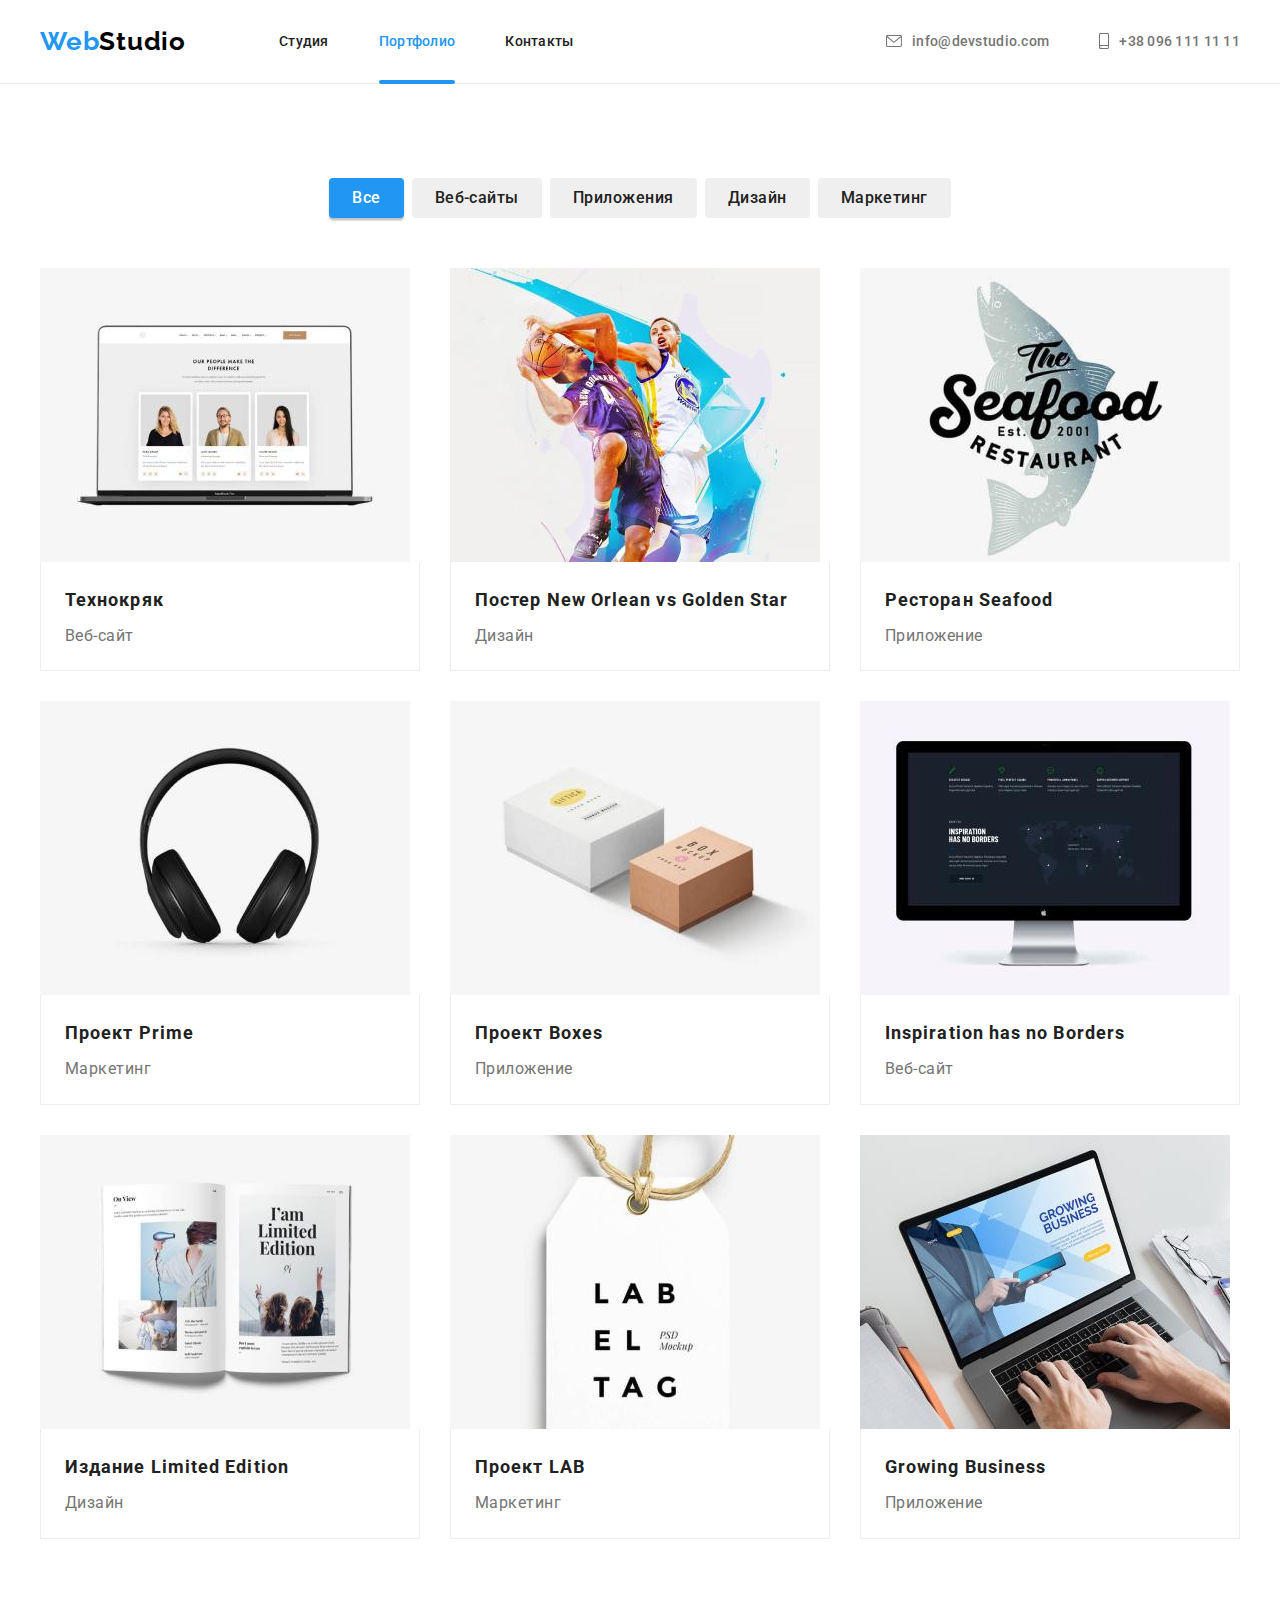
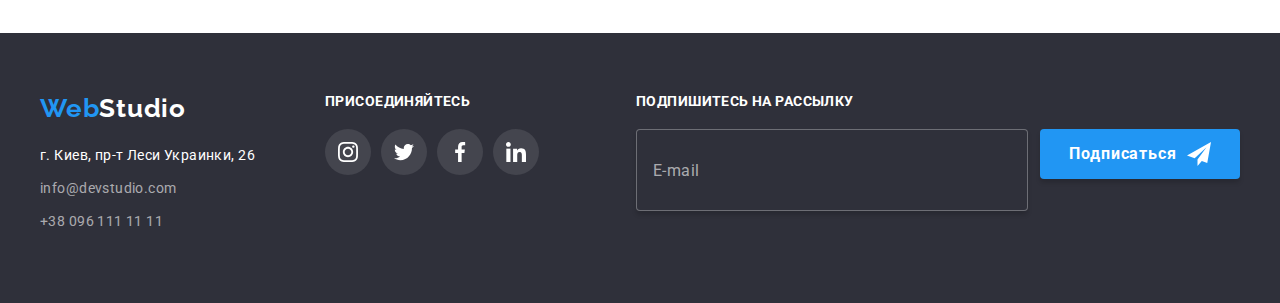
==== portfolio.html @ be12f6d7 "BEM" ====
<!DOCTYPE html>
<html lang="ru">
  <head>
    <meta charset="UTF-8" />
    <meta http-equiv="X-UA-Compatible" content="IE=edge" />
    <meta name="viewport" content="width=device-width, initial-scale=1.0" />
    <link rel="preconnect" href="https://fonts.googleapis.com" />
    <link rel="preconnect" href="https://fonts.gstatic.com" crossorigin />
    <link
      href="https://fonts.googleapis.com/css2?family=Raleway:wght@700&family=Roboto:wght@400;500;900&display=swap"
      rel="stylesheet"
    />
    <title>WebStudio</title>
    <link
      rel="stylesheet"
      href="https://cdnjs.cloudflare.com/ajax/libs/modern-normalize/1.1.0/modern-normalize.min.css"
      integrity="sha512-wpPYUAdjBVSE4KJnH1VR1HeZfpl1ub8YT/NKx4PuQ5NmX2tKuGu6U/JRp5y+Y8XG2tV+wKQpNHVUX03MfMFn9Q=="
      crossorigin="anonymous"
      referrerpolicy="no-referrer"
    />
    <link rel="stylesheet" href="./css/style.css" />
    <link rel="stylesheet" href="./css/main.css" />
    <link rel="stylesheet" href="node_modules/modern-normalize/modern-normalize.css">
  </head>
  <body>
    <!--header-->
    <header class="header">
      <div class="container">
        <a class="logo header__logo" href="./index.html">
          <span class="logo logo__header__part">Web</span>Studio</a
        >
        <nav class="navigation">
          <ul class="header-list list">
            <li class="header-list__item">
              <a href="./index.html" class="header-list__link">Студия</a>
            </li>
            <li class="header-list__item">
              <a href="Портфолио" class="header-list__link current">Портфолио</a>
            </li>
            <li class="header-list__item">
              <a href="Контакты" class="header-list__link">Контакты</a>
            </li>
          </ul>
        </nav>
        <div class="header-connect">
          <ul class="header-list list">
            <li class="header-list__item">
              <a class="header-list__mail" href="mailto:info@devstudio.com">
                <svg class="header-list__icon" width="16" height="12">
                  <use
                    href="./images/email.tel icons/symbol-defs.svg#icon-envelope"
                  ></use>
                </svg>
                info@devstudio.com</a
              >
            </li>
            <li class="header-list__item">
              <a href="tel:+380961111111" class="header-list__tel">
                <svg class="header-list__icon" width="10" height="16">
                  <use
                    href="./images/email.tel icons/symbol-defs.svg#icon-smartphone"
                  ></use>
                </svg>
                +38 096 111 11 11</a
              >
            </li>
          </ul>
        </div>
      </div>
    </header>
    <main>
      <!--section-1-->
      <section class="portfolio section">
        <div class="container">
          <!-- прихований заголовок -->
          <h1 class="visually-hidden">Портфолио</h1>
          <ul class="portfolio-list list">
            <li class="portfolio-items">
              <button type="button" class="portfolio-btn current-btn">
                Все
              </button>
            </li>
            <li class="portfolio-items">
              <button type="button" class="portfolio-btn">Веб-сайты</button>
            </li>
            <li class="portfolio-items">
              <button type="button" class="portfolio-btn">Приложения</button>
            </li>
            <li class="portfolio-items">
              <button type="button" class="portfolio-btn">Дизайн</button>
            </li>
            <li class="portfolio-items">
              <button type="button" class="portfolio-btn">Маркетинг</button>
            </li>
          </ul>
          <!-- прихований заголовок -->
          <h2 class="visually-hidden">Карточки портфолио</h2>
          <ul class="next-gallery-list list">
            <li class="about-next">
              <div class="next-cover-wrap">
              <a href="" class="portfolio-shadow">
                <img
                  src="./images/img/img.jpg"
                  alt="Технокряк"
                  width="370"
                  height="294"
                />
                <p class="next-cover-text">Ресурс предлагает комплексные
                   предложения с разным уровнем
                   функционала и сервисов.Все это
                   позволит посетителю получить
                   исчерпывающие сведения 
                   о компании или частном лице.</p>
                  </div>
                <div class="team-project-text">
                  <h6 class="about-next-title">Технокряк</h6>
                  <p class="after-next-title">Веб-сайт</p>
                </div>
              </a>
            </li>
            <li class="about-next">
              <div class="next-cover-wrap">
              <a href="" class="portfolio-shadow">
                <img
                  src="./images/img/img.1.jpg"
                  alt="Постер New Orlean vs Golden Star"
                  width="370"
                  height="294"
                />
                <p class="next-cover-text">Ресурс предлагает комплексные
                  предложения с разным уровнем
                  функционала и сервисов.Все это
                  позволит посетителю получить
                  исчерпывающие сведения 
                  о компании или частном лице.</p>
                 </div>
                <div class="team-project-text">
                  <h6 class="about-next-title">
                    Постер New Orlean vs Golden Star
                  </h6>
                  <p class="after-next-title">Дизайн</p>
                </div>
              </a>
            </li>
            <li class="about-next">
              <div class="next-cover-wrap">
              <a href="" class="portfolio-shadow">
                <img
                  src="./images/img/img.2.jpg"
                  alt="Ресторан Seafood"
                  width="370"
                  height="294"
                />
                <p class="next-cover-text">Ресурс предлагает комплексные
                  предложения с разным уровнем
                  функционала и сервисов.Все это
                  позволит посетителю получить
                  исчерпывающие сведения 
                  о компании или частном лице.</p>
                 </div>
                <div class="team-project-text">
                  <h6 class="about-next-title">Ресторан Seafood</h6>
                  <p class="after-next-title">Приложение</p>
                </div>
              </a>
            </li>
            <li class="about-next">
              <div class="next-cover-wrap">
              <a href="" class="portfolio-shadow">
                <img
                  src="./images/img/img.3.jpg"
                  alt="Проект Prime"
                  width="370"
                  height="294"
                />
                <p class="next-cover-text">Ресурс предлагает комплексные
                  предложения с разным уровнем
                  функционала и сервисов.Все это
                  позволит посетителю получить
                  исчерпывающие сведения 
                  о компании или частном лице.</p>
                 </div>
                <div class="team-project-text">
                  <h6 class="about-next-title">Проект Prime</h6>
                  <p class="after-next-title">Маркетинг</p>
                </div>
              </a>
            </li>
            <li class="about-next">
              <div class="next-cover-wrap">
              <a href="" class="portfolio-shadow">
                <img
                  src="./images/img/img.4.jpg"
                  alt="Проект Boxes"
                  width="370"
                  height="294"
                />
                <p class="next-cover-text">Ресурс предлагает комплексные
                  предложения с разным уровнем
                  функционала и сервисов.Все это
                  позволит посетителю получить
                  исчерпывающие сведения 
                  о компании или частном лице.</p>
                 </div>
                <div class="team-project-text">
                  <h6 class="about-next-title">Проект Boxes</h6>
                  <p class="after-next-title">Приложение</p>
                </div>
              </a>
            </li>
            <li class="about-next">
              <div class="next-cover-wrap">
              <a href="" class="portfolio-shadow">
                <img
                  src="./images/img/img.5.jpg"
                  alt="Inspiration has no Borders"
                  width="370"
                  height="294"
                />
                <p class="next-cover-text">Ресурс предлагает комплексные
                  предложения с разным уровнем
                  функционала и сервисов.Все это
                  позволит посетителю получить
                  исчерпывающие сведения 
                  о компании или частном лице.</p>
                 </div>
                <div class="team-project-text">
                  <h6 class="about-next-title">Inspiration has no Borders</h6>
                  <p class="after-next-title">Веб-сайт</p>
                </div>
              </a>
            </li>
            <li class="about-next">
              <div class="next-cover-wrap">
              <a href="" class="portfolio-shadow">
                <img
                  src="./images/img/img.6.jpg"
                  alt="Издание Limited Edition"
                  width="370"
                  height="294"
                />
                <p class="next-cover-text">Ресурс предлагает комплексные
                  предложения с разным уровнем
                  функционала и сервисов.Все это
                  позволит посетителю получить
                  исчерпывающие сведения 
                  о компании или частном лице.</p>
                 </div>
                <div class="team-project-text">
                  <h6 class="about-next-title">Издание Limited Edition</h6>
                  <p class="after-next-title">Дизайн</p>
                </div>
              </a>
            </li>
            <li class="about-next">
              <div class="next-cover-wrap">
              <a href="" class="portfolio-shadow">
                <img
                  src="./images/img/img.7.jpg"
                  alt="Проект LAB"
                  width="370"
                  height="294"
                />
                <p class="next-cover-text">Ресурс предлагает комплексные
                  предложения с разным уровнем
                  функционала и сервисов.Все это
                  позволит посетителю получить
                  исчерпывающие сведения 
                  о компании или частном лице.</p>
                 </div>
                <div class="team-project-text">
                  <h6 class="about-next-title">Проект LAB</h6>
                  <p class="after-next-title">Маркетинг</p>
                </div>
              </a>
            </li>
            <li class="about-next">
              <div class="next-cover-wrap">
              <a href="" class="portfolio-shadow">
                <img
                  src="./images/img/img.8.jpg"
                  alt="Growing Business"
                  width="370"
                  height="294"
                />
                <p class="next-cover-text">Ресурс предлагает комплексные
                  предложения с разным уровнем
                  функционала и сервисов.Все это
                  позволит посетителю получить
                  исчерпывающие сведения 
                  о компании или частном лице.</p>
                 </div>
                <div class="team-project-text">
                  <h6 class="about-next-title">Growing Business</h6>
                  <p class="after-next-title">Приложение</p>
                </div>
              </a>
            </li>
          </ul>
        </div>
      </section>
    </main>
    <!--footer-->
    <footer class="footer">
      <div class="container">
        <div class="footer-first-part">
          <a class="footer-logo" href="./index.html">
            <span class="logo-footer-part">Web</span>Studio</a
          >
          <ul class="footer-list list">
            <li class="footer-item">
              <a
                href="https://goo.gl/maps/3tdsHGGzz4T1NZrAA"
                target="_blank"
                rel="noopener noreferrer"
                class="footer-adress"
              >
                г. Киев, пр-т Леси Украинки, 26</a
              >
            </li>
            <li class="footer-item">
              <a class="footer-mail" href="mailto:info@devstudio.com"
                >info@devstudio.com</a
              >
            </li>
            <li class="footer-item">
              <a class="footer-tel" href="tel:+380961111111"
                >+38 096 111 11 11</a
              >
            </li>
          </ul>
        </div>
        <div class="footer-second-part">
          <h2 class="footer-title">Присоединяйтесь</h2>
          <ul class="footer-social-list list">
            <li class="footer-social-item">
              <a href="" class="footer-social-link">
                <svg class="footer-social-logo" width="20" height="20">
                  <use
                    href="./images/email.tel icons/symbol-defs.svg#icon-instagram"
                  ></use>
                </svg>
              </a>
            </li>
            <li class="footer-social-item">
              <a href="" class="footer-social-link">
                <svg class="footer-social-logo" width="20" height="20">
                  <use
                    href="./images/icons/symbol-defs.svg#icon-twitter-1"
                  ></use>
                </svg>
              </a>
            </li>
            <li class="footer-social-item">
              <a href="" class="footer-social-link">
                <svg class="footer-social-logo" width="20" height="20">
                  <use
                    href="./images/icons/symbol-defs.svg#icon-facebook-1"
                  ></use>
                </svg>
              </a>
            </li>
            <li class="footer-social-item">
              <a href="" class="footer-social-link">
                <svg class="footer-social-logo" width="20" height="20">
                  <use
                    href="./images/icons/symbol-defs.svg#icon-linkedin-1"
                  ></use>
                </svg>
              </a>
            </li>
          </ul>
        </div>
        <div class="footer-third-part">
          <h2 class="footer-title">Подпишитесь на рассылку</h2>
        <div class="footer-form">
          <label for="footer-user-email"></label>
          <input  class="footer-input"
          type="email"
          name="user-email"
          placeholder="E-mail"
            id="footer-user-email" >
          <label for="footer-user-email"></label>
          <button class="footer-btn" type="submit">Подписаться</button>
          </div>
        </div>
      </div>
    </footer>
  </body>
</html>
---- css/style.css ----
/*------------------HEADER-----------------*/

/*-------------------------HERO-----------------------*/

.hero {
  background-color: var(--footer-bg-color);
  background-image: linear-gradient(
      rgba(47, 48, 58, 0.4),
      rgba(47, 48, 58, 0.4)
    ),
    url(../images/img/hero.bg.jpg);
  background-repeat: no-repeat;
  background-position: center;
  background-size: cover;
  text-align: center;
  padding-top: 200px;
  padding-bottom: 200px;
}
.hero-title {
  margin-bottom: 30px;
  width: 696px;
  margin-right: auto;
  margin-left: auto;

  font-weight: 900;
  font-size: 44px;
  line-height: 1.36;
  letter-spacing: 0.06em;
  text-transform: uppercase;
  color: var(--primary-bg-color);
}
.hero-btn {
  height: 50px;
  min-width: 200px;
  border-radius: 4px;
  border: 1px solid transparent;

  cursor: pointer;
  font-family: Roboto, sans-serif;
  font-weight: 700;
  font-size: 16px;
  line-height: 1.88;
  letter-spacing: 0.06em;
  color: var(--primary-bg-color);
  background-color: var(--accent-color);
  transition: background-color 250ms cubic-bezier(0.4, 0, 0.2, 1);
}
.hero-btn:hover,
.hero-btn:focus {
  background-color: var(--hover-color);
  transition: background-color 250ms cubic-bezier(0.4, 0, 0.2, 1);
}

/*------------------------NEXT-------------------------*/

.next-other-title {
  margin-bottom: 10px;

  font-size: 14px;
  line-height: 1.14;
  letter-spacing: 0.03em;
  text-transform: uppercase;
}

.next-after-title {
  width: 270px;

  font-size: 14px;
  line-height: 1.71;
  letter-spacing: 0.03em;
  color: var(--secondary-text-color);
}

.next.section {
  padding-bottom: 0;
}

.next-list {
  display: flex;
  flex-wrap: wrap;
}

.next-item + .next-item {
  margin-left: 30px;
}

.next-svg {
  margin-bottom: 30px;

  height: 120px;
  border-radius: 4px;
  background: var(--secondary-bg-color);

  display: flex;

  justify-content: center;
  align-items: center;
}

/*-----------------------AFTER----------------------*/

.after {
  text-align: center;
}

.after-list {
  display: flex;
}

.after-list .after-item + .after-item {
  margin-left: 30px;
}

.after-main-title {
  margin-bottom: 50px;
}

.after-list .after-item {
  position: relative;
}

.after-item-title {
  position: absolute;
  width: 100%;
  bottom: 0;
  padding-top: 27px;
  padding-bottom: 27px;
  background-color: rgba(47, 48, 58, 0.8);

  font-size: 14px;
  line-height: 1.14;
  text-align: center;
  letter-spacing: 0.03em;
  text-transform: uppercase;
  color: var(--primary-bg-color);
}

/*-----------------------TITLE----------------------*/
.title {
  margin-bottom: 50px;

  font-size: 36px;
  line-height: 1.17;
  text-align: center;
  letter-spacing: 0.03em;
  color: var(--primary-text-color);
}

/*-----------------------ABOUT----------------------*/
.about {
  background-color: var(--secondary-bg-color);
  text-align: center;
}

.about-item + .about-item {
  margin-left: 30px;
}

.about-list {
  display: flex;
}

.about-list > .about-item {
  background-color: var(--primary-bg-color);
  box-shadow: 0px 1px 3px rgba(0, 0, 0, 0.12), 0px 1px 1px rgba(0, 0, 0, 0.14),
    0px 2px 1px rgba(0, 0, 0, 0.2);
  border-radius: 0px 0px 4px 4px;
}

.team-text-part {
  padding-top: 30px;
  padding-bottom: 30px;
}

.about-other-title {
  margin-bottom: 10px;

  font-weight: 500;
  font-size: 16px;
  line-height: 1.18;
  letter-spacing: 0.03em;
  color: var(--primary-text-color);
}
.about-after-title {
  font-size: 16px;
  line-height: 1.18;
  letter-spacing: 0.03em;
  color: var(--secondary-text-color);
  margin-bottom: 16px;
}

.team-social-list {
  display: flex;
  justify-content: center;
}

.team-social-item + .team-social-item {
  margin-left: 10px;
}

.team-social-link {
  width: 44px;
  height: 44px;

  border-radius: 50%;
  display: flex;
  align-items: center;
  justify-content: center;
  color: var(--primary-icon-color);
  transition: color 250ms cubic-bezier(0.4, 0, 0.2, 1),
    background-color 250ms cubic-bezier(0.4, 0, 0.2, 1);
}

.team-social-icon {
  fill: currentColor;
}

.team-social-link:hover,
.team-social-link:focus {
  background-color: var(--accent-color);
  color: var(--primary-bg-color);

  transition: color 250ms cubic-bezier(0.4, 0, 0.2, 1),
    background-color 250ms cubic-bezier(0.4, 0, 0.2, 1);
}

/*-----------------------CLIENTS-----------------------*/

.clients-company-item {
  width: 170px;
  height: 92px;
  transition: color 250ms cubic-bezier(0.4, 0, 0.2, 1),
    border-color 250ms cubic-bezier(0.4, 0, 0.2, 1);
}

.clients-main .title {
  margin-bottom: 50px;

  font-size: 36px;
  line-height: 1.17;
  text-align: center;
  letter-spacing: 0.03em;

  color: var(--primary-text-color);
}

.clients-company-list {
  display: flex;
  justify-content: center;
}

.clients-company-link {
  display: flex;
  width: 100%;
  height: 100%;
  justify-content: center;
  align-items: center;
  color: var(--primary-icon-color);
  border: 1px solid var(--primary-icon-color);
  border-radius: 4px;
  transition: color 250ms cubic-bezier(0.4, 0, 0.2, 1),
    border-color 250ms cubic-bezier(0.4, 0, 0.2, 1);
}

.clients-company-item .clients-company-logo {
  fill: currentColor;
}

.clients-company-item + .clients-company-item {
  margin-left: 30px;
}

.clients-company-item .clients-company-link:hover,
.clients-company-item .clients-company-link:focus {
  border-color: var(--accent-color);
  color: var(--accent-color);
  transition: color 250ms cubic-bezier(0.4, 0, 0.2, 1),
    border-color 250ms cubic-bezier(0.4, 0, 0.2, 1);
}
/*-----------------------FOOTER-----------------------*/
.footer {
  background-color: var(--footer-bg-color);
  padding-top: 60px;
  padding-bottom: 60px;
}
.footer .container {
  display: flex;
}

.footer-logo {
  display: block;
  margin-bottom: 20px;

  font-family: Raleway, sans-serif;
  font-weight: 700;
  font-size: 26px;
  line-height: 1.19;
  letter-spacing: 0.03em;
  color: var(--primary-bg-color);
}

.footer-adress {
  font-size: 14px;
  line-height: 1.71;
  letter-spacing: 0.03em;
  color: var(--primary-bg-color);
  transition: color 250ms cubic-bezier(0.4, 0, 0.2, 1);
}

.footer-item {
  margin-bottom: 9px;
}

.footer-after-title {
  font-size: 14px;
  line-height: 1.71;
  letter-spacing: 0.03em;
  color: var(--primary-bg-color);
}
.footer-mail,
.footer-tel {
  font-size: 14px;
  line-height: 1.71;
  letter-spacing: 0.03em;
  color: rgba(255, 255, 255, 0.6);
  transition: color 250ms cubic-bezier(0.4, 0, 0.2, 1);
}
.footer-adress:hover,
.footer-adress:focus,
.footer-mail:hover,
.footer-mail:focus,
.footer-tel:hover,
.footer-tel:focus {
  color: var(--accent-color);
  transition: color 250ms cubic-bezier(0.4, 0, 0.2, 1);
}

.logo-footer-part {
  color: var(--accent-color);
}

.footer-second-part {
  margin-left: 70px;
  margin-right: auto;
}

.footer-social-logo {
  fill: var(--primary-bg-color);
}

.footer-social-link {
  width: 44px;
  height: 44px;
  border-radius: 50%;
  border: 1px solid transparent;
  background-color: rgba(255, 255, 255, 0.1);
  display: flex;
  align-items: center;
  justify-content: center;
  transition: background-color 250ms cubic-bezier(0.4, 0, 0.2, 1);
}

.footer-title {
  margin-bottom: 20px;
}

.footer-social-link:hover,
.footer-social-link:focus {
  background-color: var(--accent-color);
  transition: background-color 250ms cubic-bezier(0.4, 0, 0.2, 1);
}

.footer-title {
  font-size: 14px;
  line-height: 1.15;
  letter-spacing: 0.03em;
  text-transform: uppercase;

  color: var(--primary-bg-color);
}

.footer-social-list {
  display: flex;
  justify-content: center;
  align-items: center;
}

.footer-social-item + .footer-social-item {
  margin-left: 10px;
}

.footer-third-part {
  margin-left: auto;
}

.footer-input {
  width: 358px;
  height: 50px;
  border: 1px solid rgba(255, 255, 255, 0.3);
  border-radius: 4px;
  box-shadow: 0px 4px 4px rgba(0, 0, 0, 0.15);
  padding: 15px 16px;
  margin-right: 12px;
  color: var(--primary-bg-color);
  font-family: Roboto;
  font-weight: 400;
  font-size: 16px;
  line-height: 1.25;
  letter-spacing: 0.03em;
  background-color: var(--footer-bg-color);
}

.footer-input::placeholder {
  color: rgba(255, 255, 255, 0.6);
}

.footer-form {
  display: flex;
}

.footer-btn {
  width: 200px;
  height: 50px;
  box-shadow: 0px 4px 4px rgba(0, 0, 0, 0.15);
  border: transparent;
  border-radius: 4px;
  background-color: var(--accent-color);
  cursor: pointer;
  display: flex;
  align-items: center;
  justify-content: center;

  font-family: "Roboto";
  font-weight: 700;
  font-size: 16px;
  line-height: 1.88;
  letter-spacing: 0.06em;
  color: var(--primary-bg-color);
  transition: background-color 250ms cubic-bezier(0.4, 0, 0.2, 1);
}

.footer-btn:hover,
.footer-btn:focus {
  background-color: var(--hover-color);
  transition: background-color 250ms cubic-bezier(0.4, 0, 0.2, 1);
}

.footer-btn::after {
  content: "";
  display: block;
  width: 24px;
  height: 24px;
  margin-left: 10px;
  background-image: url(../images/icons/icon\ send.svg);
}

/*------------------------PORTFOLIO-------------------------*/

.container .portfolio-list {
  display: flex;
  justify-content: center;
  margin-bottom: 50px;
}

.portfolio-btn {
  border-radius: 4px;
  padding: 6px 22px;
  border: 1px solid transparent;

  cursor: pointer;
  font-family: Roboto, sans-serif;
  font-weight: 500;
  font-size: 16px;
  line-height: 1.62;
  text-align: center;
  letter-spacing: 0.03em;
  color: var(--primary-text-color);
  transition: color 250ms cubic-bezier(0.4, 0, 0.2, 1),
    background-color 250ms cubic-bezier(0.4, 0, 0.2, 1),
    box-shadow 250ms cubic-bezier(0.4, 0, 0.2, 1);
}

.portfolio-items + .portfolio-items {
  margin-left: 8px;
}

.portfolio-btn:hover,
.portfolio-btn:focus,
.current-btn {
  color: var(--primary-bg-color);
  background-color: var(--accent-color);
  box-shadow: 0px 3px 1px rgba(0, 0, 0, 0.1), 0px 1px 2px rgba(0, 0, 0, 0.08),
    0px 2px 2px rgba(0, 0, 0, 0.12);
  transition: background-color 250ms cubic-bezier(0.4, 0, 0.2, 1),
    color 250ms cubic-bezier(0.4, 0, 0.2, 1),
    box-shadow 250ms cubic-bezier(0.4, 0, 0.2, 1);
}

.next-gallery-list {
  display: flex;
  flex-wrap: wrap;
}

.portfolio-shadow {
  display: block;

  transition: box-shadow 250ms cubic-bezier(0.4, 0, 0.2, 1);
}

.portfolio-shadow:focus,
.portfolio-shadow:hover {
  box-shadow: 0px 4px 4px rgba(0, 0, 0, 0.25);
  transition: box-shadow 250ms cubic-bezier(0.4, 0, 0.2, 1);
}

.about-next:hover,
.about-next:focus {
  box-shadow: 0px 4px 4px rgba(0, 0, 0, 0.25);
  transition: box-shadow 250ms cubic-bezier(0.4, 0, 0.2, 1);
}

.about-next:hover .next-cover-text {
  transform: translateY(0);
  transition: box-shadow 250ms cubic-bezier(0.4, 0, 0.2, 1);
}

.next-cover-wrap {
  position: relative;
  overflow: hidden;
}

.next-cover-text {
  height: 100%;
  position: absolute;
  top: 0;
  left: 0;
  background-color: rgba(33, 150, 243, 90%);
  color: var(--primary-bg-color);
  font-weight: 400;
  line-height: 28px;
  padding: 63px 24px;
  transform: translateY(100%);
  transition: transform 250ms cubic-bezier(0.4, 0, 0.2, 1);
}

.about-next-title {
  font-weight: 700;
  font-size: 18px;
  line-height: 2;
  letter-spacing: 0.06em;
  color: var(--primary-text-color);
}
.after-next-title {
  font-size: 16px;
  line-height: 1.8;
  letter-spacing: 0.03em;
  color: var(--secondary-text-color);
}

.next-gallery-list .about-next {
  width: calc((100% - 60px) / 3);
  margin-right: 30px;
  margin-bottom: 30px;
}

.about-next:nth-child(3n) {
  margin-right: 0;
}

.about-next:nth-last-child(-n + 3) {
  margin-bottom: 0;
}

.about-next-title {
  margin-bottom: 4px;
}

.about-next .team-project-text {
  padding-top: 20px;
  padding-right: 24px;
  padding-bottom: 20px;
  padding-left: 24px;

  background-color: var(--primary-bg-color);
  border-right: 1px solid var(--project-color);
  border-bottom: 1px solid var(--project-color);
  border-left: 1px solid var(--project-color);
  transition: box-shadow 250ms cubic-bezier(0.4, 0, 0.2, 1);
}

/* -------------------BACKDROP--------------- */

.backdrop {
  position: fixed;
  top: 0;
  left: 0;
  width: 100%;
  height: 100%;
  background-color: rgba(0, 0, 0, 0.2);

  opacity: 1;
  transition: opacity 250ms cubic-bezier(0.4, 0, 0.2, 1),
    visibility 250ms cubic-bezier(0.4, 0, 0.2, 1);
}

.backdrop.is-hidden {
  opacity: 0;
  pointer-events: none;
  visibility: hidden;
}

.backdrop.is-hidden.modal {
  transform: translate(-50%, -50%) scale(0.9);
}

.modal {
  position: absolute;
  top: 50%;
  left: 50%;
  transform: translate(-50%, -50%) scale(1);
  width: 528px;
  min-height: 581px;
  background-color: var(--primary-bg-color);
  border-radius: 4px;
  transition: transform 250ms cubic-bezier(0.4, 0, 0.2, 1);
  padding: 40px;
}

.modal-title {
  font-family: "Roboto";
  font-weight: 700;
  font-size: 20px;
  line-height: 1.15;
  text-align: center;
  letter-spacing: 0.03em;

  color: var(--primary-text-color);

  margin-bottom: 12px;
}

.modal-input {
  width: 100%;
  height: 45px;
  padding-left: 42px;
  border-radius: 4px;
  background-color: transparent;
  border: 1px solid rgba(33, 33, 33, 0.2);
  transition: border-color 250ms cubic-bezier(0.4, 0, 0.2, 1);
  outline: none;
}

.modal-input:focus {
  transition: border-color 250ms cubic-bezier(0.4, 0, 0.2, 1);
  border-color: var(--accent-color);
}

.modal-text {
  display: block;
  width: 100%;
  height: 120px;
  margin-top: 4px;
  padding-left: 16px;
  padding-top: 12px;
  border-radius: 4px;
  background-color: transparent;
  border: 1px solid rgba(33, 33, 33, 0.2);
  resize: none;

  font-size: 14px;
  line-height: 1.14;
  letter-spacing: 0.01em;
  outline: none;
  transition: border-color 250ms cubic-bezier(0.4, 0, 0.2, 1);
}

.modal-text:focus {
  border-color: var(--accent-color);
  transition: border-color 250ms cubic-bezier(0.4, 0, 0.2, 1);
}

.form-field {
  margin-bottom: 10px;
}

.form-field-privacy {
  margin-top: 20px;
  margin-bottom: 30px;
}

.form-field textarea::placeholder {
  color: rgba(117, 117, 117, 0.5);
}

.input-wrap {
  margin-top: 4px;
  position: relative;
}

.input-icon {
  position: absolute;
  left: 5px;
  top: 50%;
  margin-left: 12px;
  transform: translateY(-50%);
  transition: fill 250ms cubic-bezier(0.4, 0, 0.2, 1);
  outline: none;
}

.modal-input:focus + .input-icon {
  transition: fill 250ms cubic-bezier(0.4, 0, 0.2, 1);
  fill: var(--accent-color);
}

.input-text {
  font-size: 12px;
  line-height: 1.16;
  display: block;
  letter-spacing: 0.01em;
  color: var(--secondary-text-color);
}

.modal-check-text {
  font-size: 14px;

  color: var(--secondary-text-color);
  display: flex;
  text-align: center;
}

.modal-check-text:focus {
  background-color: var(--accent-color);
}

.modal-check {
  margin-top: 4px;
}

.modal-check-text::before {
  content: "";
  width: 16px;
  height: 15px;
  border: 2px solid #212121;
  border-radius: 3px;
  margin-right: 7px;
}

.modal-check:checked + .modal-check-text::before {
  background-color: var(--accent-color);
  background-image: url(../images/icons/check.svg);
  background-repeat: no-repeat;
  background-position: center;
  border: transparent;
}

.modal-check:focus + .modal-check-text::before {
  box-shadow: 0px 4px 4px rgba(0, 0, 0, 0.25);
}

.privacy-file {
  color: var(--accent-color);
  margin-left: 3px;
  text-decoration: underline;
}

.send-btn {
  min-width: 200px;

  margin-left: auto;
  margin-right: auto;
  background-color: var(--accent-color);
  border: transparent;
  border-radius: 4px;
  padding-top: 10px;
  padding-bottom: 10px;
  cursor: pointer;
  box-shadow: 0px 4px 4px rgba(0, 0, 0, 0.15);
  display: block;

  font-weight: 700;
  font-size: 16px;
  line-height: 1.88;
  text-align: center;
  letter-spacing: 0.06em;
  color: var(--primary-bg-color);
  transition: background-color 250ms cubic-bezier(0.4, 0, 0.2, 1);
}

.send-btn:hover,
.send-btn:focus {
  background-color: var(--hover-color);
  transition: background-color 250ms cubic-bezier(0.4, 0, 0.2, 1);
}

.modal-close {
  position: absolute;
  top: 8px;
  right: 8px;
  width: 30px;
  height: 30px;
  background-color: transparent;
  border-radius: 50%;
  border: 1px solid rgba(0, 0, 0, 0.1);
  display: flex;
  justify-content: center;
  align-items: center;
  cursor: pointer;
}

.modal-close:hover,
.modal-close:focus {
  fill: var(--accent-color);
  transition: fill 250ms cubic-bezier(0.4, 0, 0.2, 1);
}
---- css/main.css ----
:root {
  --accent-color: #2196f3;
  --hover-color: #188ce8;
  --primary-text-color: #212121;
  --secondary-text-color: #757575;
  --primary-icon-color: #afb1b8;
  --primary-bg-color: #ffffff;
  --secondary-bg-color: #f5f4fa;
  --footer-bg-color: #2f303a;
  --logo-color: #000000;
  --project-color: #eeeeee;
}

body {
  margin: 0;
  background-color: var(--primary-bg-color);
  color: var(--primary-text-color);
  font-family: Roboto, sans-serif;
}

p,
h1,
h2,
h3,
h4,
h5,
h6 {
  margin: 0;
}

ul,
ol {
  margin: 0;
  padding-left: 0;
}

.list {
  list-style: none;
}

a {
  text-decoration: none;
}

img {
  display: block;
  max-width: 100%;
}

.visually-hidden {
  position: absolute;
  white-space: nowrap;
  width: 1px;
  height: 1px;
  overflow: hidden;
  border: 0;
  padding: 0;
  clip: rect(0 0 0 0);
  clip-path: inset(50%);
  margin: -1px;
}

.container {
  width: 1200px;
  padding-right: 15px;
  padding-left: 15px;
  margin: 0 auto;
}

.section {
  padding-top: 94px;
  padding-bottom: 94px;
}

.header .container {
  display: flex;
  align-items: center;
}

.header {
  border-bottom: 1px solid;
  border-color: #ececec;
}

.header__logo {
  margin-right: 93px;
  font-family: Raleway, sans-serif;
  font-weight: 700;
  font-size: 26px;
  line-height: 1.19;
  letter-spacing: 0.03em;
  color: var(--logo-color);
}

.logo__header__part {
  color: var(--accent-color);
}

.header-list {
  display: flex;
}

.header-list__item:not(:last-child) {
  margin-right: 50px;
}

.header-connect {
  margin-left: auto;
  display: flex;
  padding-top: 32px;
  padding-bottom: 32px;
  justify-content: center;
  align-items: center;
  transition: color 250ms cubic-bezier(0.4, 0, 0.2, 1);
}

.header-list__link {
  display: block;
  margin-top: 32px;
  margin-bottom: 32px;
  font-weight: 500;
  font-size: 14px;
  line-height: 1.33;
  letter-spacing: 0.02em;
  color: var(--primary-text-color);
  transition: color 250ms cubic-bezier(0.4, 0, 0.2, 1);
}

.header-list__link:hover,
.header-list__link:focus,
.current {
  color: var(--accent-color);
  transition: color 250ms cubic-bezier(0.4, 0, 0.2, 1);
}

.header-list__mail,
.header-list__tel {
  font-weight: 500;
  font-size: 14px;
  line-height: 1.33;
  letter-spacing: 0.02em;
  color: var(--secondary-text-color);
  display: flex;
  justify-content: center;
  align-items: center;
  transition: color 250ms cubic-bezier(0.4, 0, 0.2, 1);
}

.header-list__item {
  position: relative;
}

.header-list__link::after {
  content: "";
  display: block;
  position: absolute;
  bottom: 0;
  transform: scale(0);
  transition: transform 250ms cubic-bezier(0.4, 0, 0.2, 1), color 250ms cubic-bezier(0.4, 0, 0.2, 1);
  width: 100%;
  height: 4px;
  background-color: var(--accent-color);
  border-radius: 2px;
}

.header-list__link.current::after {
  content: "";
  display: block;
  position: absolute;
  bottom: -1px;
  transform: scale(1);
  width: 100%;
  height: 4px;
  background-color: var(--accent-color);
  border-radius: 2px;
}

.header-list__mail:hover,
.header-list__mail:focus,
.header-list__tel:hover,
.header-list__tel:focus {
  color: var(--accent-color);
  transition: color 250ms cubic-bezier(0.4, 0, 0.2, 1);
}

.header-connect:hover,
.header-connect:focus {
  color: var(--accent-color);
  transition: color 250ms cubic-bezier(0.4, 0, 0.2, 1);
}

.header-list__icon {
  margin-right: 10px;
  fill: currentColor;
  transition: color 250ms cubic-bezier(0.4, 0, 0.2, 1);
}

.header-list__icon:hover,
.header-list__icon:focus {
  color: var(--accent-color);
  transition: color 250ms cubic-bezier(0.4, 0, 0.2, 1);
}/*# sourceMappingURL=main.css.map */
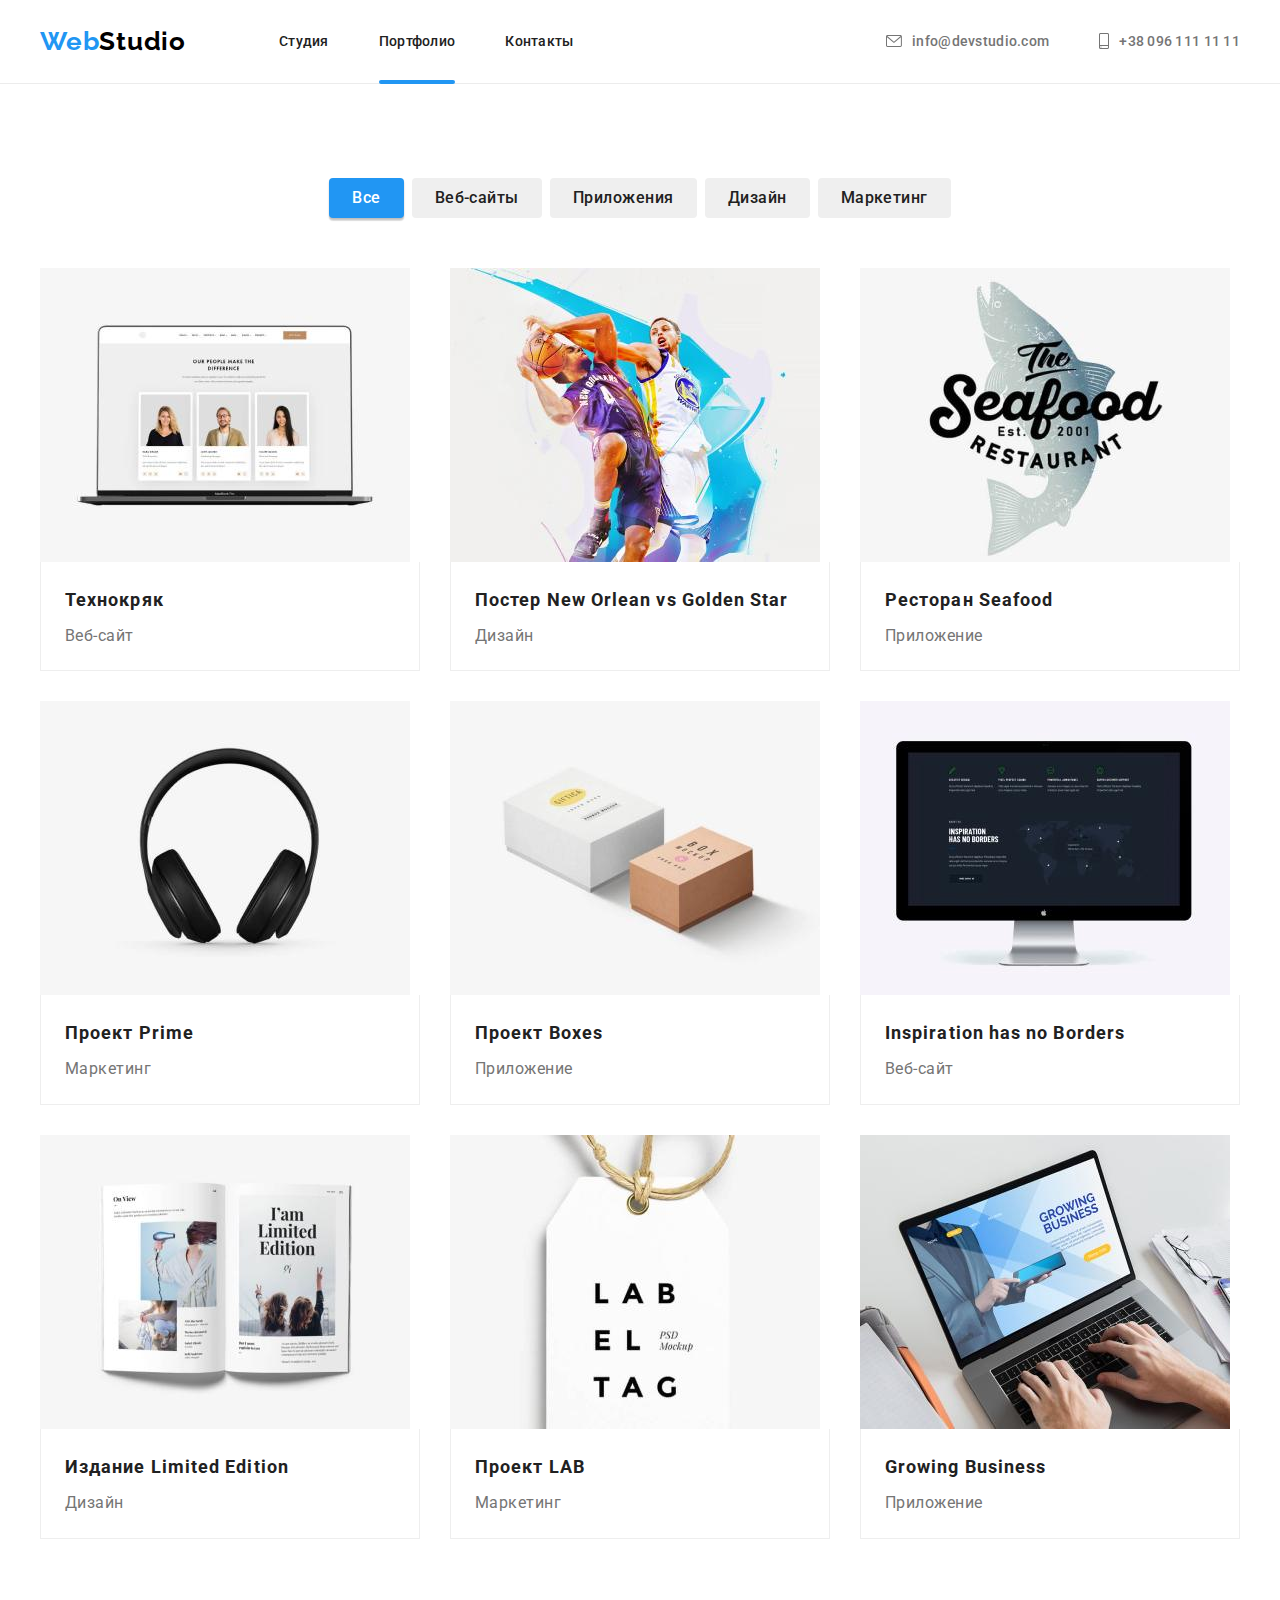
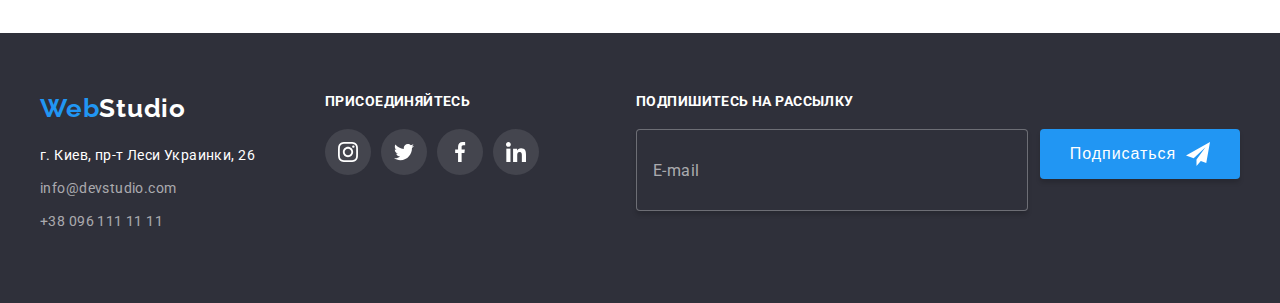
==== commit 3b5f4fa3: "BEM" ====
--- a/portfolio.html
+++ b/portfolio.html
@@ -18,7 +18,7 @@
       crossorigin="anonymous"
       referrerpolicy="no-referrer"
     />
-    <link rel="stylesheet" href="./css/style.css" />
+      <link rel="stylesheet" href="./css/style.css" />
     <link rel="stylesheet" href="./css/main.css" />
     <link rel="stylesheet" href="node_modules/modern-normalize/modern-normalize.css">
   </head>
@@ -27,26 +27,26 @@
     <header class="header">
       <div class="container">
         <a class="logo header__logo" href="./index.html">
-          <span class="logo logo__header__part">Web</span>Studio</a
+          <span class="logo__accent">Web</span>Studio</a
         >
         <nav class="navigation">
-          <ul class="header-list list">
-            <li class="header-list__item">
-              <a href="./index.html" class="header-list__link">Студия</a>
-            </li>
-            <li class="header-list__item">
-              <a href="Портфолио" class="header-list__link current">Портфолио</a>
-            </li>
-            <li class="header-list__item">
-              <a href="Контакты" class="header-list__link">Контакты</a>
+          <ul class="header__list list">
+            <li class="header__item">
+              <a href="./index.html" class="header__link">Студия</a>
+            </li>
+            <li class="header__item">
+              <a href="Портфолио" class="header__link link header__link--current">Портфолио</a>
+            </li>
+            <li class="header__item">
+              <a href="Контакты" class="header__link">Контакты</a>
             </li>
           </ul>
         </nav>
         <div class="header-connect">
-          <ul class="header-list list">
-            <li class="header-list__item">
-              <a class="header-list__mail" href="mailto:info@devstudio.com">
-                <svg class="header-list__icon" width="16" height="12">
+          <ul class="header-contacts list">
+            <li class="header__elements">
+              <a class="header__mail" href="mailto:info@devstudio.com">
+                <svg class="header__icon" width="16" height="12">
                   <use
                     href="./images/email.tel icons/symbol-defs.svg#icon-envelope"
                   ></use>
@@ -54,9 +54,9 @@
                 info@devstudio.com</a
               >
             </li>
-            <li class="header-list__item">
-              <a href="tel:+380961111111" class="header-list__tel">
-                <svg class="header-list__icon" width="10" height="16">
+            <li class="header__elements">
+              <a href="tel:+380961111111" class="header__tel">
+                <svg class="header__icon" width="10" height="16">
                   <use
                     href="./images/email.tel icons/symbol-defs.svg#icon-smartphone"
                   ></use>
@@ -303,9 +303,9 @@
     <!--footer-->
     <footer class="footer">
       <div class="container">
-        <div class="footer-first-part">
+        <div class="footer-first">
           <a class="footer-logo" href="./index.html">
-            <span class="logo-footer-part">Web</span>Studio</a
+            <span class="logo-footer">Web</span>Studio</a
           >
           <ul class="footer-list list">
             <li class="footer-item">
@@ -330,7 +330,7 @@
             </li>
           </ul>
         </div>
-        <div class="footer-second-part">
+        <div class="footer-second">
           <h2 class="footer-title">Присоединяйтесь</h2>
           <ul class="footer-social-list list">
             <li class="footer-social-item">
@@ -371,7 +371,7 @@
             </li>
           </ul>
         </div>
-        <div class="footer-third-part">
+        <div class="footer-third">
           <h2 class="footer-title">Подпишитесь на рассылку</h2>
         <div class="footer-form">
           <label for="footer-user-email"></label>
--- a/css/style.css
+++ b/css/style.css
@@ -2,813 +2,18 @@
 
 /*-------------------------HERO-----------------------*/
 
-.hero {
-  background-color: var(--footer-bg-color);
-  background-image: linear-gradient(
-      rgba(47, 48, 58, 0.4),
-      rgba(47, 48, 58, 0.4)
-    ),
-    url(../images/img/hero.bg.jpg);
-  background-repeat: no-repeat;
-  background-position: center;
-  background-size: cover;
-  text-align: center;
-  padding-top: 200px;
-  padding-bottom: 200px;
-}
-.hero-title {
-  margin-bottom: 30px;
-  width: 696px;
-  margin-right: auto;
-  margin-left: auto;
-
-  font-weight: 900;
-  font-size: 44px;
-  line-height: 1.36;
-  letter-spacing: 0.06em;
-  text-transform: uppercase;
-  color: var(--primary-bg-color);
-}
-.hero-btn {
-  height: 50px;
-  min-width: 200px;
-  border-radius: 4px;
-  border: 1px solid transparent;
-
-  cursor: pointer;
-  font-family: Roboto, sans-serif;
-  font-weight: 700;
-  font-size: 16px;
-  line-height: 1.88;
-  letter-spacing: 0.06em;
-  color: var(--primary-bg-color);
-  background-color: var(--accent-color);
-  transition: background-color 250ms cubic-bezier(0.4, 0, 0.2, 1);
-}
-.hero-btn:hover,
-.hero-btn:focus {
-  background-color: var(--hover-color);
-  transition: background-color 250ms cubic-bezier(0.4, 0, 0.2, 1);
-}
-
 /*------------------------NEXT-------------------------*/
-
-.next-other-title {
-  margin-bottom: 10px;
-
-  font-size: 14px;
-  line-height: 1.14;
-  letter-spacing: 0.03em;
-  text-transform: uppercase;
-}
-
-.next-after-title {
-  width: 270px;
-
-  font-size: 14px;
-  line-height: 1.71;
-  letter-spacing: 0.03em;
-  color: var(--secondary-text-color);
-}
-
-.next.section {
-  padding-bottom: 0;
-}
-
-.next-list {
-  display: flex;
-  flex-wrap: wrap;
-}
-
-.next-item + .next-item {
-  margin-left: 30px;
-}
-
-.next-svg {
-  margin-bottom: 30px;
-
-  height: 120px;
-  border-radius: 4px;
-  background: var(--secondary-bg-color);
-
-  display: flex;
-
-  justify-content: center;
-  align-items: center;
-}
 
 /*-----------------------AFTER----------------------*/
 
-.after {
-  text-align: center;
-}
-
-.after-list {
-  display: flex;
-}
-
-.after-list .after-item + .after-item {
-  margin-left: 30px;
-}
-
-.after-main-title {
-  margin-bottom: 50px;
-}
-
-.after-list .after-item {
-  position: relative;
-}
-
-.after-item-title {
-  position: absolute;
-  width: 100%;
-  bottom: 0;
-  padding-top: 27px;
-  padding-bottom: 27px;
-  background-color: rgba(47, 48, 58, 0.8);
-
-  font-size: 14px;
-  line-height: 1.14;
-  text-align: center;
-  letter-spacing: 0.03em;
-  text-transform: uppercase;
-  color: var(--primary-bg-color);
-}
-
 /*-----------------------TITLE----------------------*/
-.title {
-  margin-bottom: 50px;
-
-  font-size: 36px;
-  line-height: 1.17;
-  text-align: center;
-  letter-spacing: 0.03em;
-  color: var(--primary-text-color);
-}
 
 /*-----------------------ABOUT----------------------*/
-.about {
-  background-color: var(--secondary-bg-color);
-  text-align: center;
-}
-
-.about-item + .about-item {
-  margin-left: 30px;
-}
-
-.about-list {
-  display: flex;
-}
-
-.about-list > .about-item {
-  background-color: var(--primary-bg-color);
-  box-shadow: 0px 1px 3px rgba(0, 0, 0, 0.12), 0px 1px 1px rgba(0, 0, 0, 0.14),
-    0px 2px 1px rgba(0, 0, 0, 0.2);
-  border-radius: 0px 0px 4px 4px;
-}
-
-.team-text-part {
-  padding-top: 30px;
-  padding-bottom: 30px;
-}
-
-.about-other-title {
-  margin-bottom: 10px;
-
-  font-weight: 500;
-  font-size: 16px;
-  line-height: 1.18;
-  letter-spacing: 0.03em;
-  color: var(--primary-text-color);
-}
-.about-after-title {
-  font-size: 16px;
-  line-height: 1.18;
-  letter-spacing: 0.03em;
-  color: var(--secondary-text-color);
-  margin-bottom: 16px;
-}
-
-.team-social-list {
-  display: flex;
-  justify-content: center;
-}
-
-.team-social-item + .team-social-item {
-  margin-left: 10px;
-}
-
-.team-social-link {
-  width: 44px;
-  height: 44px;
-
-  border-radius: 50%;
-  display: flex;
-  align-items: center;
-  justify-content: center;
-  color: var(--primary-icon-color);
-  transition: color 250ms cubic-bezier(0.4, 0, 0.2, 1),
-    background-color 250ms cubic-bezier(0.4, 0, 0.2, 1);
-}
-
-.team-social-icon {
-  fill: currentColor;
-}
-
-.team-social-link:hover,
-.team-social-link:focus {
-  background-color: var(--accent-color);
-  color: var(--primary-bg-color);
-
-  transition: color 250ms cubic-bezier(0.4, 0, 0.2, 1),
-    background-color 250ms cubic-bezier(0.4, 0, 0.2, 1);
-}
 
 /*-----------------------CLIENTS-----------------------*/
 
-.clients-company-item {
-  width: 170px;
-  height: 92px;
-  transition: color 250ms cubic-bezier(0.4, 0, 0.2, 1),
-    border-color 250ms cubic-bezier(0.4, 0, 0.2, 1);
-}
-
-.clients-main .title {
-  margin-bottom: 50px;
-
-  font-size: 36px;
-  line-height: 1.17;
-  text-align: center;
-  letter-spacing: 0.03em;
-
-  color: var(--primary-text-color);
-}
-
-.clients-company-list {
-  display: flex;
-  justify-content: center;
-}
-
-.clients-company-link {
-  display: flex;
-  width: 100%;
-  height: 100%;
-  justify-content: center;
-  align-items: center;
-  color: var(--primary-icon-color);
-  border: 1px solid var(--primary-icon-color);
-  border-radius: 4px;
-  transition: color 250ms cubic-bezier(0.4, 0, 0.2, 1),
-    border-color 250ms cubic-bezier(0.4, 0, 0.2, 1);
-}
-
-.clients-company-item .clients-company-logo {
-  fill: currentColor;
-}
-
-.clients-company-item + .clients-company-item {
-  margin-left: 30px;
-}
-
-.clients-company-item .clients-company-link:hover,
-.clients-company-item .clients-company-link:focus {
-  border-color: var(--accent-color);
-  color: var(--accent-color);
-  transition: color 250ms cubic-bezier(0.4, 0, 0.2, 1),
-    border-color 250ms cubic-bezier(0.4, 0, 0.2, 1);
-}
 /*-----------------------FOOTER-----------------------*/
-.footer {
-  background-color: var(--footer-bg-color);
-  padding-top: 60px;
-  padding-bottom: 60px;
-}
-.footer .container {
-  display: flex;
-}
-
-.footer-logo {
-  display: block;
-  margin-bottom: 20px;
-
-  font-family: Raleway, sans-serif;
-  font-weight: 700;
-  font-size: 26px;
-  line-height: 1.19;
-  letter-spacing: 0.03em;
-  color: var(--primary-bg-color);
-}
-
-.footer-adress {
-  font-size: 14px;
-  line-height: 1.71;
-  letter-spacing: 0.03em;
-  color: var(--primary-bg-color);
-  transition: color 250ms cubic-bezier(0.4, 0, 0.2, 1);
-}
-
-.footer-item {
-  margin-bottom: 9px;
-}
-
-.footer-after-title {
-  font-size: 14px;
-  line-height: 1.71;
-  letter-spacing: 0.03em;
-  color: var(--primary-bg-color);
-}
-.footer-mail,
-.footer-tel {
-  font-size: 14px;
-  line-height: 1.71;
-  letter-spacing: 0.03em;
-  color: rgba(255, 255, 255, 0.6);
-  transition: color 250ms cubic-bezier(0.4, 0, 0.2, 1);
-}
-.footer-adress:hover,
-.footer-adress:focus,
-.footer-mail:hover,
-.footer-mail:focus,
-.footer-tel:hover,
-.footer-tel:focus {
-  color: var(--accent-color);
-  transition: color 250ms cubic-bezier(0.4, 0, 0.2, 1);
-}
-
-.logo-footer-part {
-  color: var(--accent-color);
-}
-
-.footer-second-part {
-  margin-left: 70px;
-  margin-right: auto;
-}
-
-.footer-social-logo {
-  fill: var(--primary-bg-color);
-}
-
-.footer-social-link {
-  width: 44px;
-  height: 44px;
-  border-radius: 50%;
-  border: 1px solid transparent;
-  background-color: rgba(255, 255, 255, 0.1);
-  display: flex;
-  align-items: center;
-  justify-content: center;
-  transition: background-color 250ms cubic-bezier(0.4, 0, 0.2, 1);
-}
-
-.footer-title {
-  margin-bottom: 20px;
-}
-
-.footer-social-link:hover,
-.footer-social-link:focus {
-  background-color: var(--accent-color);
-  transition: background-color 250ms cubic-bezier(0.4, 0, 0.2, 1);
-}
-
-.footer-title {
-  font-size: 14px;
-  line-height: 1.15;
-  letter-spacing: 0.03em;
-  text-transform: uppercase;
-
-  color: var(--primary-bg-color);
-}
-
-.footer-social-list {
-  display: flex;
-  justify-content: center;
-  align-items: center;
-}
-
-.footer-social-item + .footer-social-item {
-  margin-left: 10px;
-}
-
-.footer-third-part {
-  margin-left: auto;
-}
-
-.footer-input {
-  width: 358px;
-  height: 50px;
-  border: 1px solid rgba(255, 255, 255, 0.3);
-  border-radius: 4px;
-  box-shadow: 0px 4px 4px rgba(0, 0, 0, 0.15);
-  padding: 15px 16px;
-  margin-right: 12px;
-  color: var(--primary-bg-color);
-  font-family: Roboto;
-  font-weight: 400;
-  font-size: 16px;
-  line-height: 1.25;
-  letter-spacing: 0.03em;
-  background-color: var(--footer-bg-color);
-}
-
-.footer-input::placeholder {
-  color: rgba(255, 255, 255, 0.6);
-}
-
-.footer-form {
-  display: flex;
-}
-
-.footer-btn {
-  width: 200px;
-  height: 50px;
-  box-shadow: 0px 4px 4px rgba(0, 0, 0, 0.15);
-  border: transparent;
-  border-radius: 4px;
-  background-color: var(--accent-color);
-  cursor: pointer;
-  display: flex;
-  align-items: center;
-  justify-content: center;
-
-  font-family: "Roboto";
-  font-weight: 700;
-  font-size: 16px;
-  line-height: 1.88;
-  letter-spacing: 0.06em;
-  color: var(--primary-bg-color);
-  transition: background-color 250ms cubic-bezier(0.4, 0, 0.2, 1);
-}
-
-.footer-btn:hover,
-.footer-btn:focus {
-  background-color: var(--hover-color);
-  transition: background-color 250ms cubic-bezier(0.4, 0, 0.2, 1);
-}
-
-.footer-btn::after {
-  content: "";
-  display: block;
-  width: 24px;
-  height: 24px;
-  margin-left: 10px;
-  background-image: url(../images/icons/icon\ send.svg);
-}
 
 /*------------------------PORTFOLIO-------------------------*/
 
-.container .portfolio-list {
-  display: flex;
-  justify-content: center;
-  margin-bottom: 50px;
-}
-
-.portfolio-btn {
-  border-radius: 4px;
-  padding: 6px 22px;
-  border: 1px solid transparent;
-
-  cursor: pointer;
-  font-family: Roboto, sans-serif;
-  font-weight: 500;
-  font-size: 16px;
-  line-height: 1.62;
-  text-align: center;
-  letter-spacing: 0.03em;
-  color: var(--primary-text-color);
-  transition: color 250ms cubic-bezier(0.4, 0, 0.2, 1),
-    background-color 250ms cubic-bezier(0.4, 0, 0.2, 1),
-    box-shadow 250ms cubic-bezier(0.4, 0, 0.2, 1);
-}
-
-.portfolio-items + .portfolio-items {
-  margin-left: 8px;
-}
-
-.portfolio-btn:hover,
-.portfolio-btn:focus,
-.current-btn {
-  color: var(--primary-bg-color);
-  background-color: var(--accent-color);
-  box-shadow: 0px 3px 1px rgba(0, 0, 0, 0.1), 0px 1px 2px rgba(0, 0, 0, 0.08),
-    0px 2px 2px rgba(0, 0, 0, 0.12);
-  transition: background-color 250ms cubic-bezier(0.4, 0, 0.2, 1),
-    color 250ms cubic-bezier(0.4, 0, 0.2, 1),
-    box-shadow 250ms cubic-bezier(0.4, 0, 0.2, 1);
-}
-
-.next-gallery-list {
-  display: flex;
-  flex-wrap: wrap;
-}
-
-.portfolio-shadow {
-  display: block;
-
-  transition: box-shadow 250ms cubic-bezier(0.4, 0, 0.2, 1);
-}
-
-.portfolio-shadow:focus,
-.portfolio-shadow:hover {
-  box-shadow: 0px 4px 4px rgba(0, 0, 0, 0.25);
-  transition: box-shadow 250ms cubic-bezier(0.4, 0, 0.2, 1);
-}
-
-.about-next:hover,
-.about-next:focus {
-  box-shadow: 0px 4px 4px rgba(0, 0, 0, 0.25);
-  transition: box-shadow 250ms cubic-bezier(0.4, 0, 0.2, 1);
-}
-
-.about-next:hover .next-cover-text {
-  transform: translateY(0);
-  transition: box-shadow 250ms cubic-bezier(0.4, 0, 0.2, 1);
-}
-
-.next-cover-wrap {
-  position: relative;
-  overflow: hidden;
-}
-
-.next-cover-text {
-  height: 100%;
-  position: absolute;
-  top: 0;
-  left: 0;
-  background-color: rgba(33, 150, 243, 90%);
-  color: var(--primary-bg-color);
-  font-weight: 400;
-  line-height: 28px;
-  padding: 63px 24px;
-  transform: translateY(100%);
-  transition: transform 250ms cubic-bezier(0.4, 0, 0.2, 1);
-}
-
-.about-next-title {
-  font-weight: 700;
-  font-size: 18px;
-  line-height: 2;
-  letter-spacing: 0.06em;
-  color: var(--primary-text-color);
-}
-.after-next-title {
-  font-size: 16px;
-  line-height: 1.8;
-  letter-spacing: 0.03em;
-  color: var(--secondary-text-color);
-}
-
-.next-gallery-list .about-next {
-  width: calc((100% - 60px) / 3);
-  margin-right: 30px;
-  margin-bottom: 30px;
-}
-
-.about-next:nth-child(3n) {
-  margin-right: 0;
-}
-
-.about-next:nth-last-child(-n + 3) {
-  margin-bottom: 0;
-}
-
-.about-next-title {
-  margin-bottom: 4px;
-}
-
-.about-next .team-project-text {
-  padding-top: 20px;
-  padding-right: 24px;
-  padding-bottom: 20px;
-  padding-left: 24px;
-
-  background-color: var(--primary-bg-color);
-  border-right: 1px solid var(--project-color);
-  border-bottom: 1px solid var(--project-color);
-  border-left: 1px solid var(--project-color);
-  transition: box-shadow 250ms cubic-bezier(0.4, 0, 0.2, 1);
-}
-
 /* -------------------BACKDROP--------------- */
-
-.backdrop {
-  position: fixed;
-  top: 0;
-  left: 0;
-  width: 100%;
-  height: 100%;
-  background-color: rgba(0, 0, 0, 0.2);
-
-  opacity: 1;
-  transition: opacity 250ms cubic-bezier(0.4, 0, 0.2, 1),
-    visibility 250ms cubic-bezier(0.4, 0, 0.2, 1);
-}
-
-.backdrop.is-hidden {
-  opacity: 0;
-  pointer-events: none;
-  visibility: hidden;
-}
-
-.backdrop.is-hidden.modal {
-  transform: translate(-50%, -50%) scale(0.9);
-}
-
-.modal {
-  position: absolute;
-  top: 50%;
-  left: 50%;
-  transform: translate(-50%, -50%) scale(1);
-  width: 528px;
-  min-height: 581px;
-  background-color: var(--primary-bg-color);
-  border-radius: 4px;
-  transition: transform 250ms cubic-bezier(0.4, 0, 0.2, 1);
-  padding: 40px;
-}
-
-.modal-title {
-  font-family: "Roboto";
-  font-weight: 700;
-  font-size: 20px;
-  line-height: 1.15;
-  text-align: center;
-  letter-spacing: 0.03em;
-
-  color: var(--primary-text-color);
-
-  margin-bottom: 12px;
-}
-
-.modal-input {
-  width: 100%;
-  height: 45px;
-  padding-left: 42px;
-  border-radius: 4px;
-  background-color: transparent;
-  border: 1px solid rgba(33, 33, 33, 0.2);
-  transition: border-color 250ms cubic-bezier(0.4, 0, 0.2, 1);
-  outline: none;
-}
-
-.modal-input:focus {
-  transition: border-color 250ms cubic-bezier(0.4, 0, 0.2, 1);
-  border-color: var(--accent-color);
-}
-
-.modal-text {
-  display: block;
-  width: 100%;
-  height: 120px;
-  margin-top: 4px;
-  padding-left: 16px;
-  padding-top: 12px;
-  border-radius: 4px;
-  background-color: transparent;
-  border: 1px solid rgba(33, 33, 33, 0.2);
-  resize: none;
-
-  font-size: 14px;
-  line-height: 1.14;
-  letter-spacing: 0.01em;
-  outline: none;
-  transition: border-color 250ms cubic-bezier(0.4, 0, 0.2, 1);
-}
-
-.modal-text:focus {
-  border-color: var(--accent-color);
-  transition: border-color 250ms cubic-bezier(0.4, 0, 0.2, 1);
-}
-
-.form-field {
-  margin-bottom: 10px;
-}
-
-.form-field-privacy {
-  margin-top: 20px;
-  margin-bottom: 30px;
-}
-
-.form-field textarea::placeholder {
-  color: rgba(117, 117, 117, 0.5);
-}
-
-.input-wrap {
-  margin-top: 4px;
-  position: relative;
-}
-
-.input-icon {
-  position: absolute;
-  left: 5px;
-  top: 50%;
-  margin-left: 12px;
-  transform: translateY(-50%);
-  transition: fill 250ms cubic-bezier(0.4, 0, 0.2, 1);
-  outline: none;
-}
-
-.modal-input:focus + .input-icon {
-  transition: fill 250ms cubic-bezier(0.4, 0, 0.2, 1);
-  fill: var(--accent-color);
-}
-
-.input-text {
-  font-size: 12px;
-  line-height: 1.16;
-  display: block;
-  letter-spacing: 0.01em;
-  color: var(--secondary-text-color);
-}
-
-.modal-check-text {
-  font-size: 14px;
-
-  color: var(--secondary-text-color);
-  display: flex;
-  text-align: center;
-}
-
-.modal-check-text:focus {
-  background-color: var(--accent-color);
-}
-
-.modal-check {
-  margin-top: 4px;
-}
-
-.modal-check-text::before {
-  content: "";
-  width: 16px;
-  height: 15px;
-  border: 2px solid #212121;
-  border-radius: 3px;
-  margin-right: 7px;
-}
-
-.modal-check:checked + .modal-check-text::before {
-  background-color: var(--accent-color);
-  background-image: url(../images/icons/check.svg);
-  background-repeat: no-repeat;
-  background-position: center;
-  border: transparent;
-}
-
-.modal-check:focus + .modal-check-text::before {
-  box-shadow: 0px 4px 4px rgba(0, 0, 0, 0.25);
-}
-
-.privacy-file {
-  color: var(--accent-color);
-  margin-left: 3px;
-  text-decoration: underline;
-}
-
-.send-btn {
-  min-width: 200px;
-
-  margin-left: auto;
-  margin-right: auto;
-  background-color: var(--accent-color);
-  border: transparent;
-  border-radius: 4px;
-  padding-top: 10px;
-  padding-bottom: 10px;
-  cursor: pointer;
-  box-shadow: 0px 4px 4px rgba(0, 0, 0, 0.15);
-  display: block;
-
-  font-weight: 700;
-  font-size: 16px;
-  line-height: 1.88;
-  text-align: center;
-  letter-spacing: 0.06em;
-  color: var(--primary-bg-color);
-  transition: background-color 250ms cubic-bezier(0.4, 0, 0.2, 1);
-}
-
-.send-btn:hover,
-.send-btn:focus {
-  background-color: var(--hover-color);
-  transition: background-color 250ms cubic-bezier(0.4, 0, 0.2, 1);
-}
-
-.modal-close {
-  position: absolute;
-  top: 8px;
-  right: 8px;
-  width: 30px;
-  height: 30px;
-  background-color: transparent;
-  border-radius: 50%;
-  border: 1px solid rgba(0, 0, 0, 0.1);
-  display: flex;
-  justify-content: center;
-  align-items: center;
-  cursor: pointer;
-}
-
-.modal-close:hover,
-.modal-close:focus {
-  fill: var(--accent-color);
-  transition: fill 250ms cubic-bezier(0.4, 0, 0.2, 1);
-}
--- a/css/main.css
+++ b/css/main.css
@@ -1,3 +1,929 @@
+body {
+  margin: 0;
+  background-color: var(--primary-bg-color);
+  color: var(--primary-text-color);
+  font-family: Roboto, sans-serif;
+}
+
+p,
+h1,
+h2,
+h3,
+h4,
+h5,
+h6 {
+  margin: 0;
+}
+
+ul,
+ol {
+  margin: 0;
+  padding-left: 0;
+}
+
+.list {
+  list-style: none;
+}
+
+a {
+  text-decoration: none;
+}
+
+img {
+  display: block;
+  max-width: 100%;
+}
+
+.container {
+  width: 1200px;
+  padding-right: 15px;
+  padding-left: 15px;
+  margin: 0 auto;
+}
+
+.section {
+  padding-top: 94px;
+  padding-bottom: 94px;
+}
+
+.header {
+  border-bottom: 1px solid;
+  border-color: #ececec;
+}
+.header .container {
+  display: flex;
+  align-items: center;
+}
+
+.header__logo {
+  margin-right: 93px;
+  font-family: Raleway, sans-serif;
+  font-weight: 700;
+  font-size: 26px;
+  line-height: 1.19;
+  letter-spacing: 0.03em;
+  color: var(--logo-color);
+}
+
+.logo__accent {
+  color: var(--accent-color);
+}
+
+.header__list {
+  display: flex;
+}
+
+.header__item {
+  position: relative;
+}
+.header__item:not(:last-child) {
+  margin-right: 50px;
+}
+
+.header__link::after {
+  content: "";
+  display: block;
+  position: absolute;
+  bottom: 0;
+  transform: scale(0);
+  transition: transform 250ms cubic-bezier(0.4, 0, 0.2, 1), color 250ms cubic-bezier(0.4, 0, 0.2, 1);
+  width: 100%;
+  height: 4px;
+  background-color: var(--accent-color);
+  border-radius: 2px;
+}
+
+.header__link--current::after {
+  content: "";
+  display: block;
+  position: absolute;
+  bottom: -1px;
+  transform: scale(1);
+  width: 100%;
+  height: 4px;
+  background-color: var(--accent-color);
+  border-radius: 2px;
+}
+
+.header-connect {
+  margin-left: auto;
+  display: flex;
+  padding-top: 32px;
+  padding-bottom: 32px;
+  justify-content: center;
+  align-items: center;
+  transition: color 250ms cubic-bezier(0.4, 0, 0.2, 1);
+}
+.header-connect:hover, .header-connect:focus {
+  color: var(--accent-color);
+  transition: color 250ms cubic-bezier(0.4, 0, 0.2, 1);
+}
+
+.header-contacts {
+  display: flex;
+}
+
+.header__elements {
+  position: relative;
+}
+.header__elements:not(:last-child) {
+  margin-right: 50px;
+}
+
+.header__link {
+  display: block;
+  margin-top: 32px;
+  margin-bottom: 32px;
+  font-weight: 500;
+  font-size: 14px;
+  line-height: 1.33;
+  letter-spacing: 0.02em;
+  color: var(--primary-text-color);
+  transition: color 250ms cubic-bezier(0.4, 0, 0.2, 1);
+}
+.header__link:hover, .header__link:focus,
+.header__link .current {
+  color: var(--accent-color);
+  transition: color 250ms cubic-bezier(0.4, 0, 0.2, 1);
+}
+
+.header__mail,
+.header__tel {
+  font-weight: 500;
+  font-size: 14px;
+  line-height: 1.33;
+  letter-spacing: 0.02em;
+  color: var(--secondary-text-color);
+  display: flex;
+  justify-content: center;
+  align-items: center;
+  transition: color 250ms cubic-bezier(0.4, 0, 0.2, 1);
+}
+.header__mail:hover, .header__mail:focus,
+.header__tel:hover,
+.header__tel:focus {
+  color: var(--accent-color);
+  transition: color 250ms cubic-bezier(0.4, 0, 0.2, 1);
+}
+
+.header__icon {
+  margin-right: 10px;
+  fill: currentColor;
+  transition: color 250ms cubic-bezier(0.4, 0, 0.2, 1);
+}
+.header__icon:hover, .header__icon:focus {
+  color: var(--accent-color);
+  transition: color 250ms cubic-bezier(0.4, 0, 0.2, 1);
+}
+
+.hero {
+  background-color: var(--footer-bg-color);
+  background-image: linear-gradient(rgba(47, 48, 58, 0.4), rgba(47, 48, 58, 0.4)), url(../images/img/hero.bg.jpg);
+  background-repeat: no-repeat;
+  background-position: center;
+  background-size: cover;
+  text-align: center;
+  padding-top: 200px;
+  padding-bottom: 200px;
+}
+
+.hero__title {
+  margin-bottom: 30px;
+  width: 696px;
+  margin-right: auto;
+  margin-left: auto;
+  font-weight: 900;
+  font-size: 44px;
+  line-height: 1.36;
+  letter-spacing: 0.06em;
+  text-transform: uppercase;
+  color: var(--primary-bg-color);
+}
+
+.hero__btn {
+  height: 50px;
+  min-width: 200px;
+  border-radius: 4px;
+  border: 1px solid transparent;
+  cursor: pointer;
+  font-family: Roboto, sans-serif;
+  font-weight: 700;
+  font-size: 16px;
+  line-height: 1.88;
+  letter-spacing: 0.06em;
+  color: var(--primary-bg-color);
+  background-color: var(--accent-color);
+  transition: background-color 250ms cubic-bezier(0.4, 0, 0.2, 1);
+}
+.hero__btn:hover, .hero__btn:focus {
+  background-color: var(--hover-color);
+  transition: background-color 250ms cubic-bezier(0.4, 0, 0.2, 1);
+}
+
+.next-list__other-title {
+  margin-bottom: 10px;
+  font-size: 14px;
+  line-height: 1.14;
+  letter-spacing: 0.03em;
+  text-transform: uppercase;
+}
+
+.next-list__after-title {
+  width: 270px;
+  font-size: 14px;
+  line-height: 1.71;
+  letter-spacing: 0.03em;
+  color: var(--secondary-text-color);
+}
+
+.next.section {
+  padding-bottom: 0;
+}
+
+.next-list {
+  display: flex;
+  flex-wrap: wrap;
+}
+
+.next-list__item + .next-list__item {
+  margin-left: 30px;
+}
+
+.next-svg {
+  margin-bottom: 30px;
+  height: 120px;
+  border-radius: 4px;
+  background: var(--secondary-bg-color);
+  display: flex;
+  justify-content: center;
+  align-items: center;
+}
+
+.after {
+  text-align: center;
+}
+
+.after-list {
+  display: flex;
+}
+.after-list .after-item {
+  position: relative;
+}
+
+.after-item + .after-item {
+  margin-left: 30px;
+}
+
+.after__title {
+  margin-bottom: 50px;
+}
+
+.after-item-title {
+  position: absolute;
+  width: 100%;
+  bottom: 0;
+  padding-top: 27px;
+  padding-bottom: 27px;
+  background-color: rgba(47, 48, 58, 0.8);
+  font-size: 14px;
+  line-height: 1.14;
+  text-align: center;
+  letter-spacing: 0.03em;
+  text-transform: uppercase;
+  color: var(--primary-bg-color);
+}
+
+.about {
+  background-color: var(--secondary-bg-color);
+  text-align: center;
+}
+
+.about-list {
+  display: flex;
+}
+
+.about-item {
+  background-color: var(--primary-bg-color);
+  box-shadow: 0px 1px 3px rgba(0, 0, 0, 0.12), 0px 1px 1px rgba(0, 0, 0, 0.14), 0px 2px 1px rgba(0, 0, 0, 0.2);
+  border-radius: 0px 0px 4px 4px;
+}
+.about-item + .about-item {
+  margin-left: 30px;
+}
+
+.team-text-part {
+  padding-top: 30px;
+  padding-bottom: 30px;
+}
+
+.about-other-title {
+  margin-bottom: 10px;
+  font-weight: 500;
+  font-size: 16px;
+  line-height: 1.18;
+  letter-spacing: 0.03em;
+  color: var(--primary-text-color);
+}
+
+.about-after-title {
+  font-size: 16px;
+  line-height: 1.18;
+  letter-spacing: 0.03em;
+  color: var(--secondary-text-color);
+  margin-bottom: 16px;
+}
+
+.team-social-list {
+  display: flex;
+  justify-content: center;
+}
+
+.team-social-item + .team-social-item {
+  margin-left: 10px;
+}
+
+.team-social-link {
+  width: 44px;
+  height: 44px;
+  border-radius: 50%;
+  display: flex;
+  align-items: center;
+  justify-content: center;
+  color: var(--primary-icon-color);
+  transition: color 250ms cubic-bezier(0.4, 0, 0.2, 1), background-color 250ms cubic-bezier(0.4, 0, 0.2, 1);
+}
+.team-social-link:hover, .team-social-link:focus {
+  background-color: var(--accent-color);
+  color: var(--primary-bg-color);
+  transition: color 250ms cubic-bezier(0.4, 0, 0.2, 1), background-color 250ms cubic-bezier(0.4, 0, 0.2, 1);
+}
+
+.team-social-icon {
+  fill: currentColor;
+}
+
+.clients-company-item {
+  width: 170px;
+  height: 92px;
+  transition: color 250ms cubic-bezier(0.4, 0, 0.2, 1), border-color 250ms cubic-bezier(0.4, 0, 0.2, 1);
+}
+.clients-company-item + .clients-company-item {
+  margin-left: 30px;
+}
+
+.clients-company-logo {
+  fill: currentColor;
+}
+
+.clients-main .title {
+  margin-bottom: 50px;
+  font-size: 36px;
+  line-height: 1.17;
+  text-align: center;
+  letter-spacing: 0.03em;
+  color: var(--primary-text-color);
+}
+
+.clients-company-list {
+  display: flex;
+  justify-content: center;
+}
+
+.clients-company-link {
+  display: flex;
+  width: 100%;
+  height: 100%;
+  justify-content: center;
+  align-items: center;
+  color: var(--primary-icon-color);
+  border: 1px solid var(--primary-icon-color);
+  border-radius: 4px;
+  transition: color 250ms cubic-bezier(0.4, 0, 0.2, 1), border-color 250ms cubic-bezier(0.4, 0, 0.2, 1);
+}
+.clients-company-link:hover, .clients-company-link:focus {
+  border-color: var(--accent-color);
+  color: var(--accent-color);
+  transition: color 250ms cubic-bezier(0.4, 0, 0.2, 1), border-color 250ms cubic-bezier(0.4, 0, 0.2, 1);
+}
+
+.footer {
+  background-color: var(--footer-bg-color);
+  padding-top: 60px;
+  padding-bottom: 60px;
+}
+.footer .container {
+  display: flex;
+}
+
+.footer-logo {
+  display: block;
+  margin-bottom: 20px;
+  font-family: Raleway, sans-serif;
+  font-weight: 700;
+  font-size: 26px;
+  line-height: 1.19;
+  letter-spacing: 0.03em;
+  color: var(--primary-bg-color);
+}
+
+.logo-footer {
+  color: var(--accent-color);
+}
+
+.footer-adress {
+  font-size: 14px;
+  line-height: 1.71;
+  letter-spacing: 0.03em;
+  color: var(--primary-bg-color);
+  transition: color 250ms cubic-bezier(0.4, 0, 0.2, 1);
+}
+
+.footer-item {
+  margin-bottom: 9px;
+}
+
+.footer-after-title {
+  font-size: 14px;
+  line-height: 1.71;
+  letter-spacing: 0.03em;
+  color: var(--primary-bg-color);
+}
+
+.footer-mail,
+.footer-tel {
+  font-size: 14px;
+  line-height: 1.71;
+  letter-spacing: 0.03em;
+  color: rgba(255, 255, 255, 0.6);
+  transition: color 250ms cubic-bezier(0.4, 0, 0.2, 1);
+}
+.footer-mail:hover, .footer-mail:focus,
+.footer-tel:hover,
+.footer-tel:focus {
+  color: var(--accent-color);
+  transition: color 250ms cubic-bezier(0.4, 0, 0.2, 1);
+}
+
+.footer-adress:hover,
+.footer-adress:focus {
+  color: var(--accent-color);
+  transition: color 250ms cubic-bezier(0.4, 0, 0.2, 1);
+}
+
+.footer-second {
+  margin-left: 70px;
+  margin-right: auto;
+}
+
+.footer-social-logo {
+  fill: var(--primary-bg-color);
+}
+
+.footer-social-link {
+  width: 44px;
+  height: 44px;
+  border-radius: 50%;
+  border: 1px solid transparent;
+  background-color: rgba(255, 255, 255, 0.1);
+  display: flex;
+  align-items: center;
+  justify-content: center;
+  transition: background-color 250ms cubic-bezier(0.4, 0, 0.2, 1);
+}
+.footer-social-link:hover, .footer-social-link:focus {
+  background-color: var(--accent-color);
+  transition: background-color 250ms cubic-bezier(0.4, 0, 0.2, 1);
+}
+
+.footer-title {
+  margin-bottom: 20px;
+}
+.footer-title {
+  font-size: 14px;
+  line-height: 1.15;
+  letter-spacing: 0.03em;
+  text-transform: uppercase;
+  color: var(--primary-bg-color);
+}
+
+.footer-social-list {
+  display: flex;
+  justify-content: center;
+  align-items: center;
+}
+
+.footer-social-item + .footer-social-item {
+  margin-left: 10px;
+}
+
+.footer-third {
+  margin-left: auto;
+}
+
+.footer-input {
+  width: 358px;
+  height: 50px;
+  border: 1px solid rgba(255, 255, 255, 0.3);
+  border-radius: 4px;
+  box-shadow: 0px 4px 4px rgba(0, 0, 0, 0.15);
+  padding: 15px 16px;
+  margin-right: 12px;
+  color: var(--primary-bg-color);
+  font-family: Roboto;
+  font-weight: 400;
+  font-size: 16px;
+  line-height: 1.25;
+  letter-spacing: 0.03em;
+  background-color: var(--footer-bg-color);
+}
+.footer-input::placeholder {
+  color: rgba(255, 255, 255, 0.6);
+}
+
+.footer-form {
+  display: flex;
+}
+
+.footer-btn {
+  width: 200px;
+  height: 50px;
+  box-shadow: 0px 4px 4px rgba(0, 0, 0, 0.15);
+  border: transparent;
+  border-radius: 4px;
+  background-color: var(--accent-color);
+  cursor: pointer;
+  display: flex;
+  align-items: center;
+  justify-content: center;
+  font-size: 16px;
+  line-height: 1.88;
+  letter-spacing: 0.06em;
+  color: var(--primary-bg-color);
+  transition: background-color 250ms cubic-bezier(0.4, 0, 0.2, 1);
+}
+.footer-btn:hover, .footer-btn:focus {
+  background-color: var(--hover-color);
+  transition: background-color 250ms cubic-bezier(0.4, 0, 0.2, 1);
+}
+.footer-btn::after {
+  content: "";
+  display: block;
+  width: 24px;
+  height: 24px;
+  margin-left: 10px;
+  background-image: url(../images/icons/icon\ send.svg);
+}
+
+.container .portfolio-list {
+  display: flex;
+  justify-content: center;
+  margin-bottom: 50px;
+}
+
+.portfolio-btn {
+  border-radius: 4px;
+  padding: 6px 22px;
+  border: 1px solid transparent;
+  cursor: pointer;
+  font-family: Roboto, sans-serif;
+  font-weight: 500;
+  font-size: 16px;
+  line-height: 1.62;
+  text-align: center;
+  letter-spacing: 0.03em;
+  color: var(--primary-text-color);
+  transition: color 250ms cubic-bezier(0.4, 0, 0.2, 1), background-color 250ms cubic-bezier(0.4, 0, 0.2, 1), box-shadow 250ms cubic-bezier(0.4, 0, 0.2, 1);
+}
+
+.portfolio-items + .portfolio-items {
+  margin-left: 8px;
+}
+
+.portfolio-btn:hover,
+.portfolio-btn:focus,
+.current-btn {
+  color: var(--primary-bg-color);
+  background-color: var(--accent-color);
+  box-shadow: 0px 3px 1px rgba(0, 0, 0, 0.1), 0px 1px 2px rgba(0, 0, 0, 0.08), 0px 2px 2px rgba(0, 0, 0, 0.12);
+  transition: background-color 250ms cubic-bezier(0.4, 0, 0.2, 1), color 250ms cubic-bezier(0.4, 0, 0.2, 1), box-shadow 250ms cubic-bezier(0.4, 0, 0.2, 1);
+}
+
+.next-gallery-list {
+  display: flex;
+  flex-wrap: wrap;
+}
+
+.portfolio-shadow {
+  display: block;
+  transition: box-shadow 250ms cubic-bezier(0.4, 0, 0.2, 1);
+}
+
+.portfolio-shadow:focus,
+.portfolio-shadow:hover {
+  box-shadow: 0px 4px 4px rgba(0, 0, 0, 0.25);
+  transition: box-shadow 250ms cubic-bezier(0.4, 0, 0.2, 1);
+}
+
+.about-next:hover,
+.about-next:focus {
+  box-shadow: 0px 4px 4px rgba(0, 0, 0, 0.25);
+  transition: box-shadow 250ms cubic-bezier(0.4, 0, 0.2, 1);
+}
+
+.about-next:hover .next-cover-text {
+  transform: translateY(0);
+  transition: box-shadow 250ms cubic-bezier(0.4, 0, 0.2, 1);
+}
+
+.next-cover-wrap {
+  position: relative;
+  overflow: hidden;
+}
+
+.next-cover-text {
+  height: 100%;
+  position: absolute;
+  top: 0;
+  left: 0;
+  background-color: rgba(33, 150, 243, 0.9);
+  color: var(--primary-bg-color);
+  font-weight: 400;
+  line-height: 28px;
+  padding: 63px 24px;
+  transform: translateY(100%);
+  transition: transform 250ms cubic-bezier(0.4, 0, 0.2, 1);
+}
+
+.about-next-title {
+  font-weight: 700;
+  font-size: 18px;
+  line-height: 2;
+  letter-spacing: 0.06em;
+  color: var(--primary-text-color);
+}
+
+.after-next-title {
+  font-size: 16px;
+  line-height: 1.8;
+  letter-spacing: 0.03em;
+  color: var(--secondary-text-color);
+}
+
+.next-gallery-list .about-next {
+  width: calc((100% - 60px) / 3);
+  margin-right: 30px;
+  margin-bottom: 30px;
+}
+
+.about-next:nth-child(3n) {
+  margin-right: 0;
+}
+
+.about-next:nth-last-child(-n+3) {
+  margin-bottom: 0;
+}
+
+.about-next-title {
+  margin-bottom: 4px;
+}
+
+.about-next .team-project-text {
+  padding-top: 20px;
+  padding-right: 24px;
+  padding-bottom: 20px;
+  padding-left: 24px;
+  background-color: var(--primary-bg-color);
+  border-right: 1px solid var(--project-color);
+  border-bottom: 1px solid var(--project-color);
+  border-left: 1px solid var(--project-color);
+  transition: box-shadow 250ms cubic-bezier(0.4, 0, 0.2, 1);
+}
+
+.title {
+  margin-bottom: 50px;
+  font-size: 36px;
+  line-height: 1.17;
+  text-align: center;
+  letter-spacing: 0.03em;
+  color: var(--primary-text-color);
+}
+
+.backdrop {
+  position: fixed;
+  top: 0;
+  left: 0;
+  width: 100%;
+  height: 100%;
+  background-color: rgba(0, 0, 0, 0.2);
+  opacity: 1;
+  transition: opacity 250ms cubic-bezier(0.4, 0, 0.2, 1), visibility 250ms cubic-bezier(0.4, 0, 0.2, 1);
+}
+
+.backdrop.is-hidden {
+  opacity: 0;
+  pointer-events: none;
+  visibility: hidden;
+}
+.backdrop.is-hidden .modal {
+  transform: translate(-50%, -50%) scale(0.9);
+}
+
+.modal {
+  position: absolute;
+  top: 50%;
+  left: 50%;
+  transform: translate(-50%, -50%) scale(1);
+  width: 528px;
+  min-height: 581px;
+  background-color: var(--primary-bg-color);
+  border-radius: 4px;
+  transition: transform 250ms cubic-bezier(0.4, 0, 0.2, 1);
+  padding: 40px;
+}
+
+.modal-title {
+  font-family: "Roboto";
+  font-weight: 700;
+  font-size: 20px;
+  line-height: 1.15;
+  text-align: center;
+  letter-spacing: 0.03em;
+  color: var(--primary-text-color);
+  margin-bottom: 12px;
+}
+
+.modal-input {
+  width: 100%;
+  height: 45px;
+  padding-left: 42px;
+  border-radius: 4px;
+  background-color: transparent;
+  border: 1px solid rgba(33, 33, 33, 0.2);
+  transition: border-color 250ms cubic-bezier(0.4, 0, 0.2, 1);
+  outline: none;
+}
+.modal-input:focus {
+  transition: border-color 250ms cubic-bezier(0.4, 0, 0.2, 1);
+  border-color: var(--accent-color);
+}
+
+.modal-text {
+  display: block;
+  width: 100%;
+  height: 120px;
+  margin-top: 4px;
+  padding-left: 16px;
+  padding-top: 12px;
+  border-radius: 4px;
+  background-color: transparent;
+  border: 1px solid rgba(33, 33, 33, 0.2);
+  resize: none;
+  font-size: 14px;
+  line-height: 1.14;
+  letter-spacing: 0.01em;
+  outline: none;
+  transition: border-color 250ms cubic-bezier(0.4, 0, 0.2, 1);
+}
+.modal-text:focus {
+  border-color: var(--accent-color);
+  transition: border-color 250ms cubic-bezier(0.4, 0, 0.2, 1);
+}
+
+.form-field {
+  margin-bottom: 10px;
+}
+.form-field textarea::placeholder {
+  color: rgba(117, 117, 117, 0.5);
+}
+
+.form-field-privacy {
+  margin-top: 20px;
+  margin-bottom: 30px;
+}
+
+.input-wrap {
+  margin-top: 4px;
+  position: relative;
+}
+
+.input-icon {
+  position: absolute;
+  left: 5px;
+  top: 50%;
+  margin-left: 12px;
+  transform: translateY(-50%);
+  transition: fill 250ms cubic-bezier(0.4, 0, 0.2, 1);
+  outline: none;
+}
+.modal-input:focus + .input-icon {
+  transition: fill 250ms cubic-bezier(0.4, 0, 0.2, 1);
+  fill: var(--accent-color);
+}
+
+.input-text {
+  font-size: 12px;
+  line-height: 1.16;
+  display: block;
+  letter-spacing: 0.01em;
+  color: var(--secondary-text-color);
+}
+
+.modal-check-text {
+  font-size: 14px;
+  color: var(--secondary-text-color);
+  display: flex;
+  text-align: center;
+}
+.modal-check-text:focus {
+  background-color: var(--accent-color);
+}
+.modal-check-text::before {
+  content: "";
+  width: 16px;
+  height: 15px;
+  border: 2px solid #212121;
+  border-radius: 3px;
+  margin-right: 7px;
+}
+
+.modal-check {
+  margin-top: 4px;
+}
+.modal-check:focus + .modal-check-text::before {
+  box-shadow: 0px 4px 4px rgba(0, 0, 0, 0.25);
+}
+
+.modal-check:checked + .modal-check-text::before {
+  background-color: var(--accent-color);
+  background-image: url(../images/icons/check.svg);
+  background-repeat: no-repeat;
+  background-position: center;
+  border: transparent;
+}
+
+.privacy-file {
+  color: var(--accent-color);
+  margin-left: 3px;
+  text-decoration: underline;
+}
+
+.send-btn {
+  min-width: 200px;
+  margin-left: auto;
+  margin-right: auto;
+  background-color: var(--accent-color);
+  border: transparent;
+  border-radius: 4px;
+  padding-top: 10px;
+  padding-bottom: 10px;
+  cursor: pointer;
+  box-shadow: 0px 4px 4px rgba(0, 0, 0, 0.15);
+  display: block;
+  font-weight: 700;
+  font-size: 16px;
+  line-height: 1.88;
+  text-align: center;
+  letter-spacing: 0.06em;
+  color: var(--primary-bg-color);
+  transition: background-color 250ms cubic-bezier(0.4, 0, 0.2, 1);
+}
+.send-btn:hover, .send-btn:focus {
+  background-color: var(--hover-color);
+  transition: background-color 250ms cubic-bezier(0.4, 0, 0.2, 1);
+}
+
+.modal-close {
+  position: absolute;
+  top: 8px;
+  right: 8px;
+  width: 30px;
+  height: 30px;
+  background-color: transparent;
+  border-radius: 50%;
+  border: 1px solid rgba(0, 0, 0, 0.1);
+  display: flex;
+  justify-content: center;
+  align-items: center;
+  cursor: pointer;
+}
+.modal-close:hover, .modal-close:focus {
+  fill: var(--accent-color);
+  transition: fill 250ms cubic-bezier(0.4, 0, 0.2, 1);
+}
+
+.visually-hidden {
+  position: absolute;
+  white-space: nowrap;
+  width: 1px;
+  height: 1px;
+  overflow: hidden;
+  border: 0;
+  padding: 0;
+  clip: rect(0 0 0 0);
+  clip-path: inset(50%);
+  margin: -1px;
+}
+
 :root {
   --accent-color: #2196f3;
   --hover-color: #188ce8;
@@ -9,194 +935,4 @@
   --footer-bg-color: #2f303a;
   --logo-color: #000000;
   --project-color: #eeeeee;
-}
-
-body {
-  margin: 0;
-  background-color: var(--primary-bg-color);
-  color: var(--primary-text-color);
-  font-family: Roboto, sans-serif;
-}
-
-p,
-h1,
-h2,
-h3,
-h4,
-h5,
-h6 {
-  margin: 0;
-}
-
-ul,
-ol {
-  margin: 0;
-  padding-left: 0;
-}
-
-.list {
-  list-style: none;
-}
-
-a {
-  text-decoration: none;
-}
-
-img {
-  display: block;
-  max-width: 100%;
-}
-
-.visually-hidden {
-  position: absolute;
-  white-space: nowrap;
-  width: 1px;
-  height: 1px;
-  overflow: hidden;
-  border: 0;
-  padding: 0;
-  clip: rect(0 0 0 0);
-  clip-path: inset(50%);
-  margin: -1px;
-}
-
-.container {
-  width: 1200px;
-  padding-right: 15px;
-  padding-left: 15px;
-  margin: 0 auto;
-}
-
-.section {
-  padding-top: 94px;
-  padding-bottom: 94px;
-}
-
-.header .container {
-  display: flex;
-  align-items: center;
-}
-
-.header {
-  border-bottom: 1px solid;
-  border-color: #ececec;
-}
-
-.header__logo {
-  margin-right: 93px;
-  font-family: Raleway, sans-serif;
-  font-weight: 700;
-  font-size: 26px;
-  line-height: 1.19;
-  letter-spacing: 0.03em;
-  color: var(--logo-color);
-}
-
-.logo__header__part {
-  color: var(--accent-color);
-}
-
-.header-list {
-  display: flex;
-}
-
-.header-list__item:not(:last-child) {
-  margin-right: 50px;
-}
-
-.header-connect {
-  margin-left: auto;
-  display: flex;
-  padding-top: 32px;
-  padding-bottom: 32px;
-  justify-content: center;
-  align-items: center;
-  transition: color 250ms cubic-bezier(0.4, 0, 0.2, 1);
-}
-
-.header-list__link {
-  display: block;
-  margin-top: 32px;
-  margin-bottom: 32px;
-  font-weight: 500;
-  font-size: 14px;
-  line-height: 1.33;
-  letter-spacing: 0.02em;
-  color: var(--primary-text-color);
-  transition: color 250ms cubic-bezier(0.4, 0, 0.2, 1);
-}
-
-.header-list__link:hover,
-.header-list__link:focus,
-.current {
-  color: var(--accent-color);
-  transition: color 250ms cubic-bezier(0.4, 0, 0.2, 1);
-}
-
-.header-list__mail,
-.header-list__tel {
-  font-weight: 500;
-  font-size: 14px;
-  line-height: 1.33;
-  letter-spacing: 0.02em;
-  color: var(--secondary-text-color);
-  display: flex;
-  justify-content: center;
-  align-items: center;
-  transition: color 250ms cubic-bezier(0.4, 0, 0.2, 1);
-}
-
-.header-list__item {
-  position: relative;
-}
-
-.header-list__link::after {
-  content: "";
-  display: block;
-  position: absolute;
-  bottom: 0;
-  transform: scale(0);
-  transition: transform 250ms cubic-bezier(0.4, 0, 0.2, 1), color 250ms cubic-bezier(0.4, 0, 0.2, 1);
-  width: 100%;
-  height: 4px;
-  background-color: var(--accent-color);
-  border-radius: 2px;
-}
-
-.header-list__link.current::after {
-  content: "";
-  display: block;
-  position: absolute;
-  bottom: -1px;
-  transform: scale(1);
-  width: 100%;
-  height: 4px;
-  background-color: var(--accent-color);
-  border-radius: 2px;
-}
-
-.header-list__mail:hover,
-.header-list__mail:focus,
-.header-list__tel:hover,
-.header-list__tel:focus {
-  color: var(--accent-color);
-  transition: color 250ms cubic-bezier(0.4, 0, 0.2, 1);
-}
-
-.header-connect:hover,
-.header-connect:focus {
-  color: var(--accent-color);
-  transition: color 250ms cubic-bezier(0.4, 0, 0.2, 1);
-}
-
-.header-list__icon {
-  margin-right: 10px;
-  fill: currentColor;
-  transition: color 250ms cubic-bezier(0.4, 0, 0.2, 1);
-}
-
-.header-list__icon:hover,
-.header-list__icon:focus {
-  color: var(--accent-color);
-  transition: color 250ms cubic-bezier(0.4, 0, 0.2, 1);
 }/*# sourceMappingURL=main.css.map */